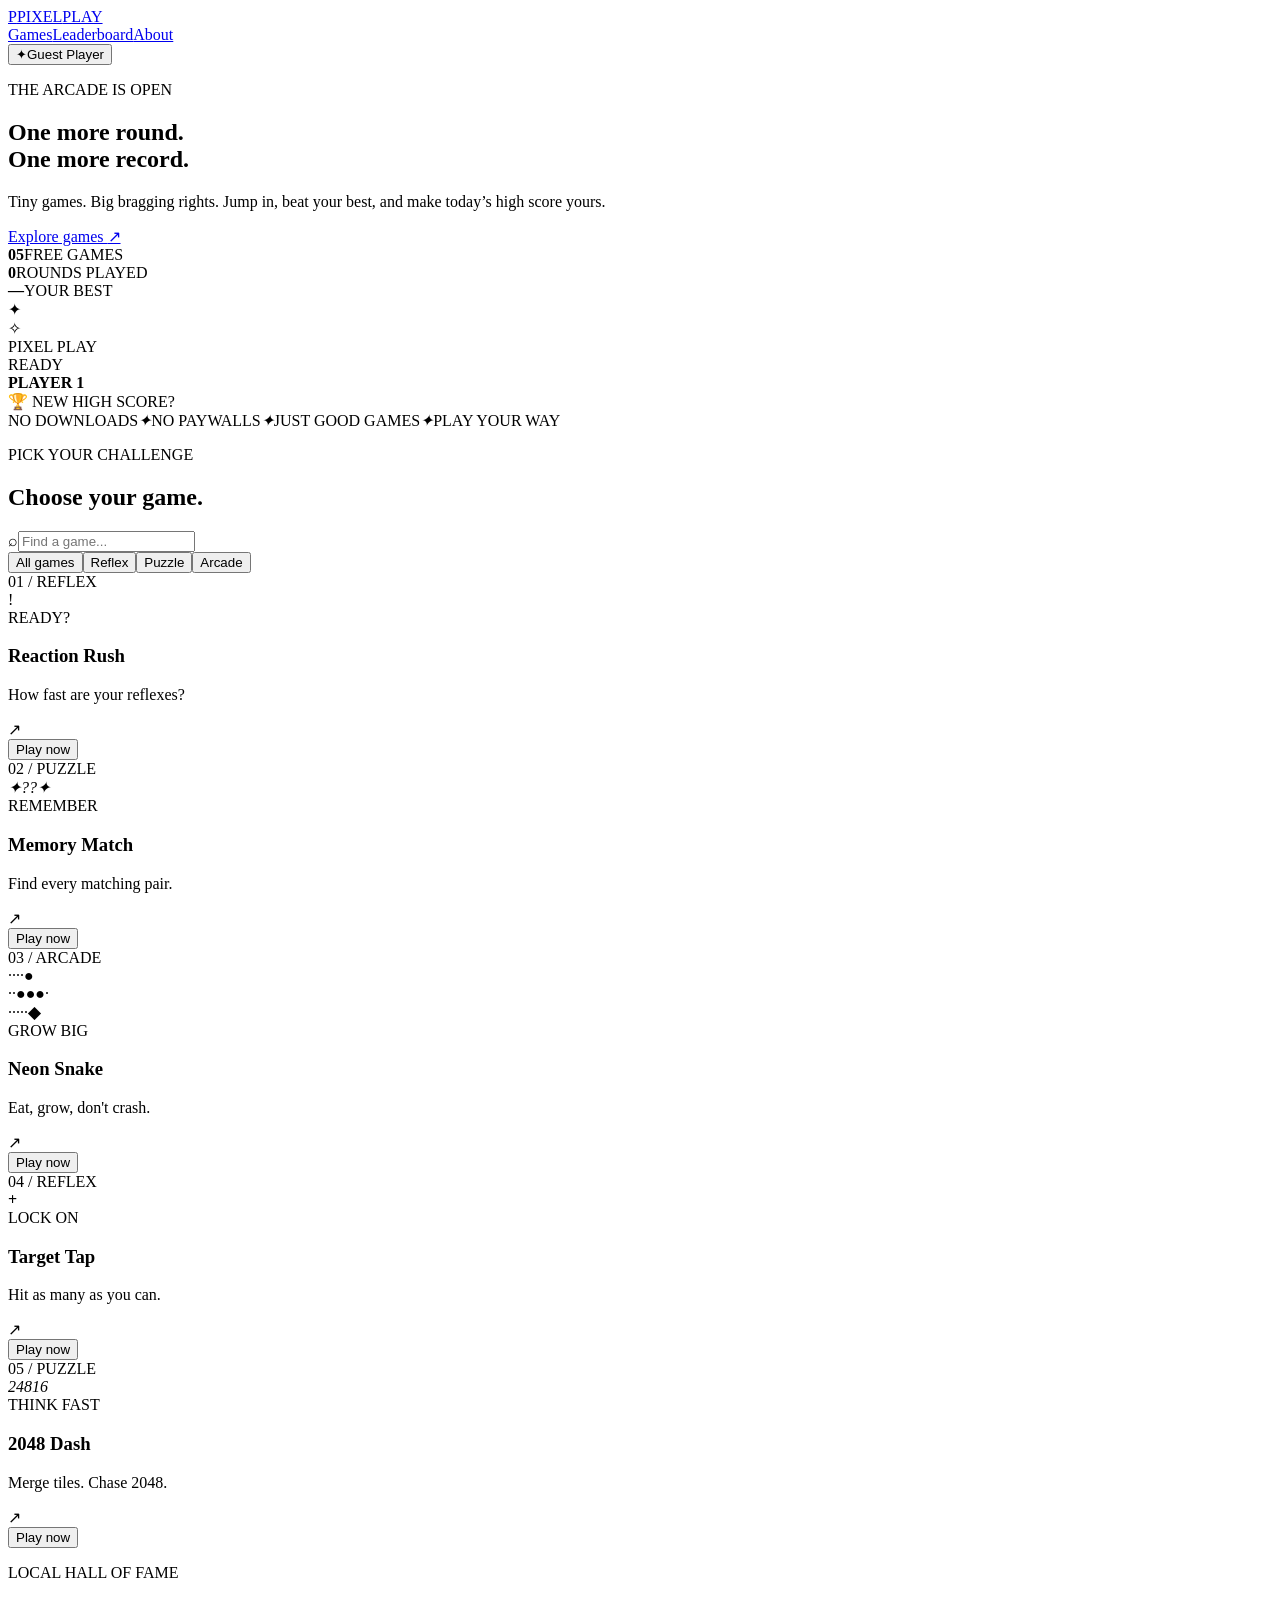
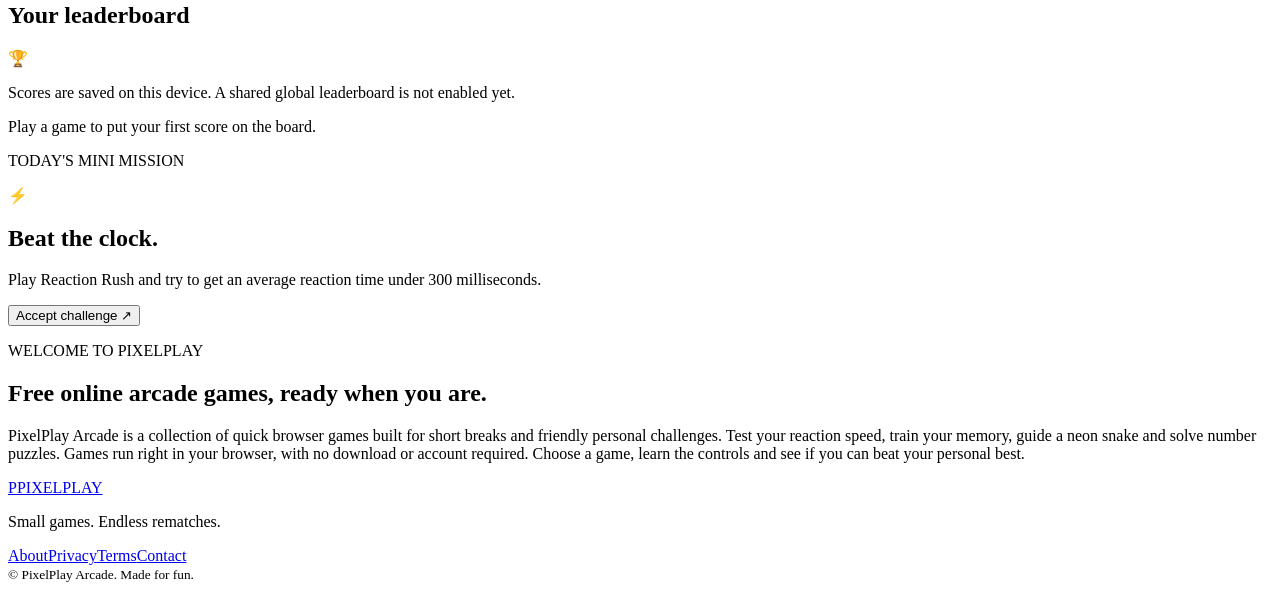
==== index.html @ 46a56356 "Build PixelPlay Arcade homepage and game shell" ====
<!doctype html>
<html lang="en">
<head>
  <meta charset="utf-8">
  <meta name="viewport" content="width=device-width,initial-scale=1">
  <meta name="theme-color" content="#090b16">
  <meta name="description" content="Play quick, free browser arcade games. Challenge your reflexes, memory and high scores on PixelPlay Arcade.">
  <meta property="og:title" content="PixelPlay Arcade — Play Something Fun">
  <meta property="og:description" content="Free mini-games. No downloads. Just play.">
  <title>PixelPlay Arcade — Free Online Mini Games</title>
  <link rel="canonical" href="https://pixelplay-arcade.netlify.app/">
  <link rel="stylesheet" href="styles.css">
  <script src="app.js" defer></script>
</head>
<body>
  <header class="topbar">
    <a class="brand" href="#" aria-label="PixelPlay Arcade home"><span class="brand-mark">P</span><span>PIXEL<span class="accent">PLAY</span></span></a>
    <nav><a href="#games">Games</a><a href="#leaderboard">Leaderboard</a><a href="about.html">About</a></nav>
    <button class="profile-pill" id="profileButton" type="button"><span class="avatar">✦</span><span id="playerName">Guest Player</span></button>
  </header>
  <main>
    <section class="hero">
      <div class="hero-copy">
        <p class="eyebrow"><span class="live-dot"></span> THE ARCADE IS OPEN</p>
        <h1>One more round.<br><span class="gradient-text">One more record.</span></h1>
        <p class="hero-sub">Tiny games. Big bragging rights. Jump in, beat your best, and make today’s high score yours.</p>
        <a class="primary-btn" href="#games">Explore games <span>↗</span></a>
        <div class="hero-stats"><div><strong id="gameCount">05</strong><span>FREE GAMES</span></div><div><strong id="playedCount">0</strong><span>ROUNDS PLAYED</span></div><div><strong id="bestScore">—</strong><span>YOUR BEST</span></div></div>
      </div>
      <div class="hero-art" aria-label="Decorative arcade illustration">
        <div class="orbit orbit-one"></div><div class="orbit orbit-two"></div>
        <div class="pixel-star star-a">✦</div><div class="pixel-star star-b">✧</div>
        <div class="arcade-machine"><div class="machine-top"><span>PIXEL PLAY</span><i></i></div><div class="machine-screen"><div class="screen-glow">READY<br><b>PLAYER 1</b></div><div class="screen-scan"></div></div><div class="machine-controls"><span></span><span></span><span></span><b></b><b></b></div><div class="machine-base"></div></div>
        <div class="floating-score">🏆 <span>NEW HIGH SCORE?</span></div>
      </div>
    </section>
    <section class="ticker" aria-label="Arcade motto"><span>NO DOWNLOADS</span><i>✦</i><span>NO PAYWALLS</span><i>✦</i><span>JUST GOOD GAMES</span><i>✦</i><span>PLAY YOUR WAY</span></section>
    <section class="section" id="games">
      <div class="section-heading"><div><p class="eyebrow">PICK YOUR CHALLENGE</p><h2>Choose your game<span class="accent">.</span></h2></div><label class="search-box"><span>⌕</span><input id="gameSearch" type="search" placeholder="Find a game..." aria-label="Search games"></label></div>
      <div class="filter-row"><button class="filter active" data-filter="all">All games</button><button class="filter" data-filter="reflex">Reflex</button><button class="filter" data-filter="puzzle">Puzzle</button><button class="filter" data-filter="arcade">Arcade</button></div>
      <div class="game-grid" id="gameGrid">
        <article class="game-card" data-game="reaction" data-category="reflex"><div class="game-art art-reaction"><span class="art-label">01 / REFLEX</span><div class="reaction-orb">!</div><span class="art-caption">READY?</span></div><div class="game-info"><div><h3>Reaction Rush</h3><p>How fast are your reflexes?</p></div><span class="game-arrow">↗</span></div><button class="play-card" data-launch="reaction">Play now</button></article>
        <article class="game-card" data-game="memory" data-category="puzzle"><div class="game-art art-memory"><span class="art-label">02 / PUZZLE</span><div class="memory-tiles"><i>✦</i><i>?</i><i>?</i><i>✦</i></div><span class="art-caption">REMEMBER</span></div><div class="game-info"><div><h3>Memory Match</h3><p>Find every matching pair.</p></div><span class="game-arrow">↗</span></div><button class="play-card" data-launch="memory">Play now</button></article>
        <article class="game-card" data-game="snake" data-category="arcade"><div class="game-art art-snake"><span class="art-label">03 / ARCADE</span><div class="snake-board">····<b>●</b><br>··<b>●●●</b>·<br>·····<b>◆</b></div><span class="art-caption">GROW BIG</span></div><div class="game-info"><div><h3>Neon Snake</h3><p>Eat, grow, don't crash.</p></div><span class="game-arrow">↗</span></div><button class="play-card" data-launch="snake">Play now</button></article>
        <article class="game-card" data-game="target" data-category="reflex"><div class="game-art art-target"><span class="art-label">04 / REFLEX</span><div class="target-rings"><i></i><b>+</b></div><span class="art-caption">LOCK ON</span></div><div class="game-info"><div><h3>Target Tap</h3><p>Hit as many as you can.</p></div><span class="game-arrow">↗</span></div><button class="play-card" data-launch="target">Play now</button></article>
        <article class="game-card" data-game="number" data-category="puzzle"><div class="game-art art-number"><span class="art-label">05 / PUZZLE</span><div class="number-grid"><i>2</i><i>4</i><i>8</i><i>16</i></div><span class="art-caption">THINK FAST</span></div><div class="game-info"><div><h3>2048 Dash</h3><p>Merge tiles. Chase 2048.</p></div><span class="game-arrow">↗</span></div><button class="play-card" data-launch="number">Play now</button></article>
      </div>
      <p class="empty-state" id="emptyState" hidden>No games match that search. Try another name.</p>
    </section>
    <section class="lower-grid">
      <div class="leader-panel" id="leaderboard"><div class="panel-heading"><div><p class="eyebrow">LOCAL HALL OF FAME</p><h2>Your leaderboard</h2></div><span class="trophy">🏆</span></div><p class="panel-note">Scores are saved on this device. A shared global leaderboard is not enabled yet.</p><div id="scoreList" class="score-list"><p class="muted">Play a game to put your first score on the board.</p></div></div>
      <div class="challenge-panel"><p class="eyebrow">TODAY'S MINI MISSION</p><div class="challenge-icon">⚡</div><h2>Beat the clock.</h2><p>Play Reaction Rush and try to get an average reaction time under 300 milliseconds.</p><button class="secondary-btn" data-launch="reaction">Accept challenge ↗</button></div>
    </section>
    <section class="seo-copy"><p class="eyebrow">WELCOME TO PIXELPLAY</p><h2>Free online arcade games, ready when you are.</h2><p>PixelPlay Arcade is a collection of quick browser games built for short breaks and friendly personal challenges. Test your reaction speed, train your memory, guide a neon snake and solve number puzzles. Games run right in your browser, with no download or account required. Choose a game, learn the controls and see if you can beat your personal best.</p></section>
  </main>
  <footer><a class="brand" href="#"><span class="brand-mark">P</span><span>PIXEL<span class="accent">PLAY</span></span></a><p>Small games. Endless rematches.</p><div class="footer-links"><a href="about.html">About</a><a href="privacy.html">Privacy</a><a href="terms.html">Terms</a><a href="mailto:hello@pixelplayarcade.example">Contact</a></div><small>© <span id="year"></span> PixelPlay Arcade. Made for fun.</small></footer>
  <div class="modal-backdrop" id="gameModal" hidden><section class="game-modal" role="dialog" aria-modal="true" aria-labelledby="modalTitle"><div class="modal-top"><div><p class="eyebrow" id="modalEyebrow">ARCADE GAME</p><h2 id="modalTitle">Game title</h2></div><button class="icon-btn" id="closeGame" aria-label="Close game">×</button></div><div id="gameStage" class="game-stage"></div><p class="game-help" id="gameHelp"></p></section></div>
  <div class="toast" id="toast" role="status" aria-live="polite"></div>
</body>
</html>
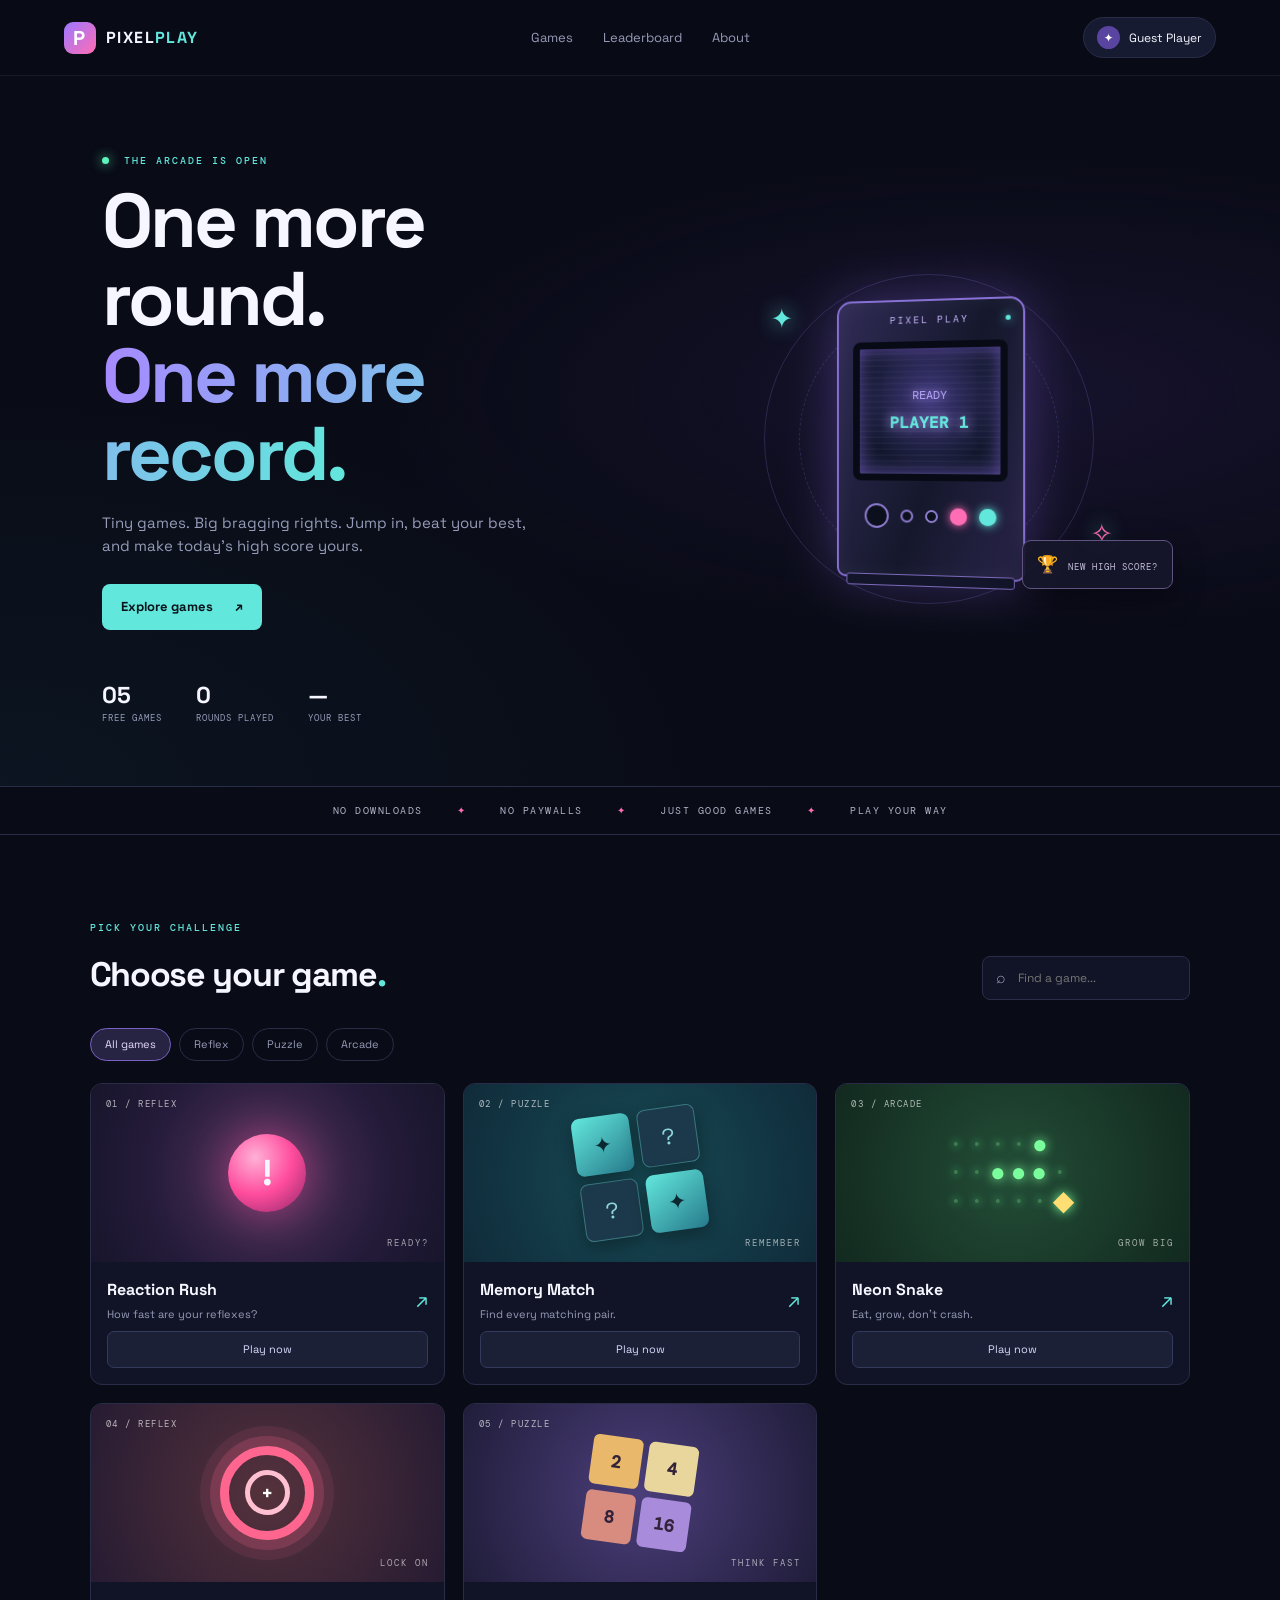
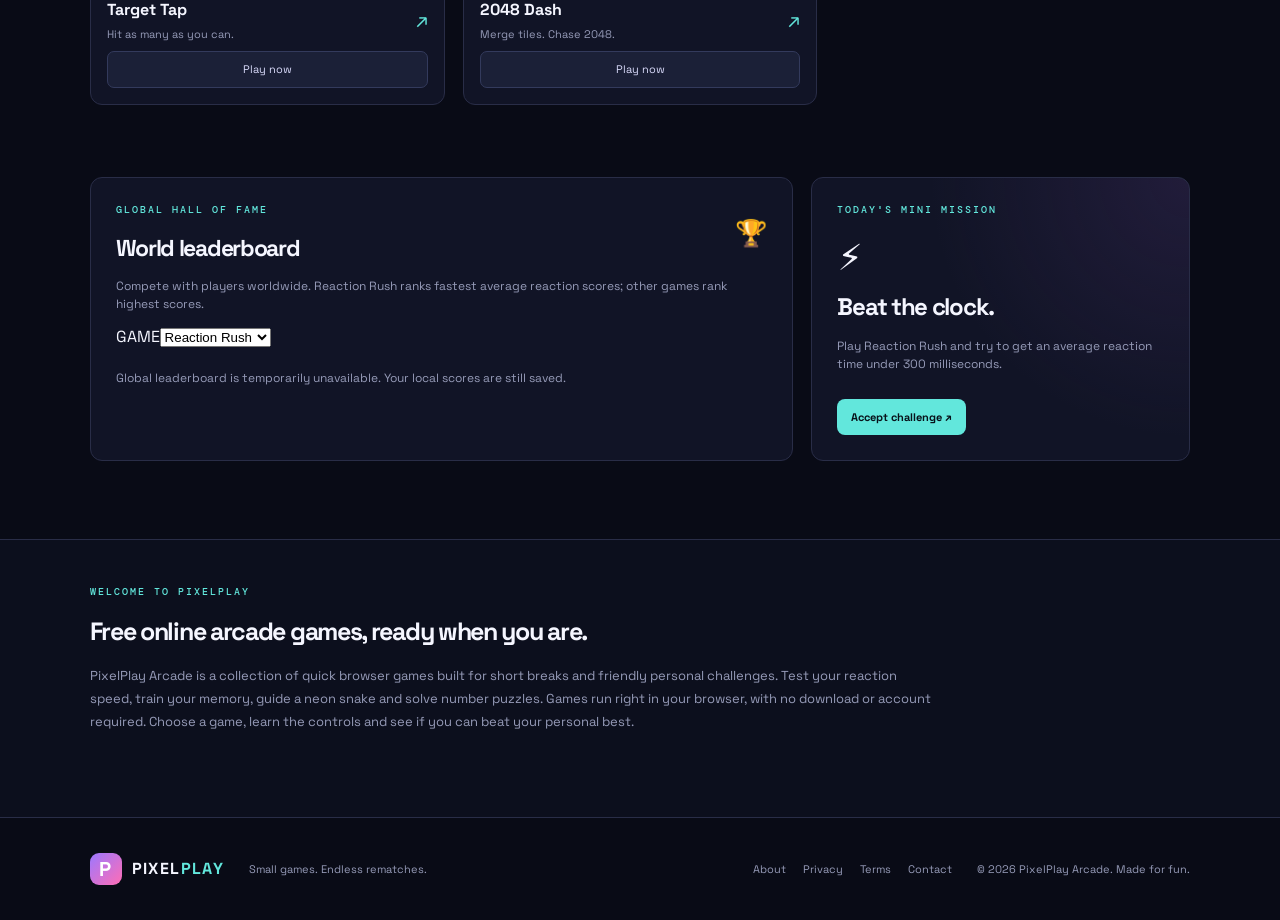
==== commit 822e04f9: "Add global leaderboard game selector" ====
--- a/index.html
+++ b/index.html
@@ -48,7 +48,7 @@
       <p class="empty-state" id="emptyState" hidden>No games match that search. Try another name.</p>
     </section>
     <section class="lower-grid">
-      <div class="leader-panel" id="leaderboard"><div class="panel-heading"><div><p class="eyebrow">LOCAL HALL OF FAME</p><h2>Your leaderboard</h2></div><span class="trophy">🏆</span></div><p class="panel-note">Scores are saved on this device. A shared global leaderboard is not enabled yet.</p><div id="scoreList" class="score-list"><p class="muted">Play a game to put your first score on the board.</p></div></div>
+      <div class="leader-panel" id="leaderboard"><div class="panel-heading"><div><p class="eyebrow">GLOBAL HALL OF FAME</p><h2>World leaderboard</h2></div><span class="trophy">🏆</span></div><p class="panel-note">Compete with players worldwide. Reaction Rush ranks fastest average reaction scores; other games rank highest scores.</p><label class="leaderboard-select-label" for="leaderboardGame">GAME</label><select id="leaderboardGame" class="leaderboard-select"><option value="reaction-rush">Reaction Rush</option><option value="memory-match">Memory Match</option><option value="neon-snake">Neon Snake</option><option value="target-tap">Target Tap</option><option value="2048-dash">2048 Dash</option></select><div id="globalScoreList" class="score-list"><p class="muted">Loading global scores…</p></div><div id="scoreList" hidden></div></div>
       <div class="challenge-panel"><p class="eyebrow">TODAY'S MINI MISSION</p><div class="challenge-icon">⚡</div><h2>Beat the clock.</h2><p>Play Reaction Rush and try to get an average reaction time under 300 milliseconds.</p><button class="secondary-btn" data-launch="reaction">Accept challenge ↗</button></div>
     </section>
     <section class="seo-copy"><p class="eyebrow">WELCOME TO PIXELPLAY</p><h2>Free online arcade games, ready when you are.</h2><p>PixelPlay Arcade is a collection of quick browser games built for short breaks and friendly personal challenges. Test your reaction speed, train your memory, guide a neon snake and solve number puzzles. Games run right in your browser, with no download or account required. Choose a game, learn the controls and see if you can beat your personal best.</p></section>
--- a/styles.css
+++ b/styles.css
@@ -0,0 +1,43 @@
+@import url('https://fonts.googleapis.com/css2?family=DM+Mono:wght@400;500&family=Space+Grotesk:wght@400;500;600;700&display=swap');
+:root{--bg:#090b16;--panel:#111426;--panel2:#171b31;--text:#f5f6ff;--muted:#969bb8;--line:#292d47;--purple:#9c78ff;--cyan:#62e7dc;--pink:#ff6db5;--font:'Space Grotesk',system-ui,sans-serif}*{box-sizing:border-box}html{scroll-behavior:smooth}body{margin:0;background:var(--bg);color:var(--text);font-family:var(--font);line-height:1.5}a{color:inherit;text-decoration:none}button,input{font:inherit}.topbar{height:76px;padding:0 max(5vw,24px);display:flex;align-items:center;justify-content:space-between;border-bottom:1px solid #ffffff10;position:sticky;top:0;background:#090b16eF;backdrop-filter:blur(16px);z-index:10}.brand{display:flex;align-items:center;gap:10px;font-weight:700;letter-spacing:1.4px;font-size:16px}.brand-mark{width:32px;height:32px;display:grid;place-items:center;background:linear-gradient(135deg,var(--purple),var(--pink));border-radius:9px;color:white;font-size:20px}.accent{color:var(--cyan)}nav{display:flex;gap:30px;color:var(--muted);font-size:13px}nav a:hover,.footer-links a:hover{color:var(--cyan)}.profile-pill{display:flex;align-items:center;gap:9px;background:var(--panel2);border:1px solid var(--line);color:var(--text);border-radius:30px;padding:8px 13px;font-size:12px;cursor:pointer}.avatar{display:grid;place-items:center;width:23px;height:23px;border-radius:50%;background:#5945a0;color:#fff}.hero{min-height:520px;padding:78px max(8vw,28px) 62px;display:grid;grid-template-columns:1.05fr .95fr;align-items:center;gap:30px;overflow:hidden;background:radial-gradient(ellipse at 80% 45%,#30205a55,transparent 45%),radial-gradient(ellipse at 0% 100%,#163d4a33,transparent 45%)}.eyebrow{font:500 10px 'DM Mono',monospace;letter-spacing:2px;color:var(--cyan);margin:0 0 15px}.live-dot{display:inline-block;width:7px;height:7px;border-radius:50%;background:#5df4bb;box-shadow:0 0 12px #5df4bb;margin-right:7px}.hero h1{font-size:clamp(43px,6vw,76px);line-height:1.02;letter-spacing:-3px;margin:0 0 20px}.gradient-text{background:linear-gradient(90deg,#a68aff,#62e7dc);background-clip:text;color:transparent}.hero-sub{color:var(--muted);max-width:440px;font-size:15px;margin:0 0 27px}.primary-btn,.secondary-btn{display:inline-flex;align-items:center;gap:22px;padding:13px 19px;border-radius:8px;background:var(--cyan);color:#08121a;font-size:13px;font-weight:700;border:0;cursor:pointer}.primary-btn:hover,.secondary-btn:hover{filter:brightness(1.1);transform:translateY(-1px)}.hero-stats{display:flex;gap:34px;margin-top:48px}.hero-stats div{display:flex;flex-direction:column}.hero-stats strong{font-size:23px}.hero-stats span{font:9px 'DM Mono',monospace;letter-spacing:1px;color:var(--muted)}.hero-art{height:360px;position:relative;display:grid;place-items:center}.orbit{position:absolute;border:1px solid #a18aff30;border-radius:50%;width:330px;height:330px}.orbit-two{width:260px;height:260px;border-style:dashed;animation:spin 30s linear infinite}@keyframes spin{to{transform:rotate(360deg)}}.arcade-machine{position:relative;width:190px;height:280px;background:linear-gradient(110deg,#302b56,#15182c 55%,#29244a);border:2px solid #8871d5;border-radius:15px 15px 9px 9px;box-shadow:0 0 55px #9874ff55, inset 0 0 25px #ffffff0b;transform:perspective(600px) rotateY(-8deg)}.machine-top{height:36px;display:flex;align-items:center;justify-content:center;font:10px 'DM Mono';letter-spacing:2px;color:#c6b7ff}.machine-top i{position:absolute;right:12px;width:5px;height:5px;background:#62e7dc;border-radius:50%;box-shadow:0 0 10px #62e7dc}.machine-screen{margin:4px 15px 0;height:140px;border:7px solid #080b16;border-radius:8px;background:radial-gradient(circle at 50% 40%,#3e377a,#12172c 70%);display:grid;place-items:center;position:relative;overflow:hidden;box-shadow:0 0 20px #5d4ba0 inset}.screen-glow{text-align:center;font:12px 'DM Mono';line-height:2;color:#b9a8ff;text-shadow:0 0 12px #b9a8ff}.screen-glow b{font-size:16px;color:var(--cyan)}.screen-scan{position:absolute;inset:0;background:repeating-linear-gradient(transparent 0 4px,#ffffff09 5px 6px)}.machine-controls{height:70px;display:flex;align-items:center;justify-content:center;gap:12px}.machine-controls span{width:13px;height:13px;background:#0c101d;border:2px solid #8e7cce;border-radius:50%}.machine-controls span:first-child{width:25px;height:25px}.machine-controls b{width:17px;height:17px;border-radius:50%;background:var(--pink);box-shadow:0 0 10px var(--pink)}.machine-controls b:last-child{background:var(--cyan);box-shadow:0 0 10px var(--cyan)}.machine-base{position:absolute;bottom:-10px;left:8px;right:8px;height:12px;background:#13162a;border:1px solid #7c69bb;border-radius:3px}.pixel-star{position:absolute;color:var(--cyan);font-size:27px;text-shadow:0 0 20px var(--cyan)}.star-a{top:40px;left:18%}.star-b{right:13%;bottom:65px;color:var(--pink)}.floating-score{position:absolute;bottom:30px;right:1%;padding:11px 14px;border:1px solid #5f547f;background:#17172beF;border-radius:9px;box-shadow:0 10px 30px #0006;font-size:17px}.floating-score span{font:9px 'DM Mono';letter-spacing:1px;color:#c3bddc;margin-left:6px}.ticker{height:49px;border-block:1px solid var(--line);display:flex;justify-content:center;align-items:center;gap:34px;color:#b2b5cb;font:10px 'DM Mono';letter-spacing:1.5px}.ticker i{color:var(--pink);font-style:normal}.section{padding:86px max(7vw,24px) 72px}.section-heading,.panel-heading{display:flex;justify-content:space-between;align-items:end;gap:20px}.section h2,.lower-grid h2,.seo-copy h2{font-size:34px;letter-spacing:-1.3px;margin:0}.search-box{display:flex;align-items:center;gap:10px;border:1px solid var(--line);background:var(--panel);padding:9px 13px;border-radius:8px;color:var(--muted)}.search-box input{border:0;outline:0;background:transparent;color:var(--text);width:160px;font-size:12px}.filter-row{display:flex;gap:8px;margin:28px 0 22px}.filter{background:transparent;border:1px solid var(--line);color:var(--muted);padding:7px 14px;border-radius:30px;font-size:11px;cursor:pointer}.filter.active,.filter:hover{background:#272342;border-color:#7961c5;color:#e5dcff}.game-grid{display:grid;grid-template-columns:repeat(3,1fr);gap:18px}.game-card{background:var(--panel);border:1px solid var(--line);border-radius:12px;overflow:hidden;transition:.2s;position:relative}.game-card:hover{transform:translateY(-4px);border-color:#6655a1;box-shadow:0 15px 35px #0003}.game-art{height:178px;position:relative;display:grid;place-items:center;overflow:hidden}.art-label{position:absolute;top:14px;left:15px;font:9px 'DM Mono';letter-spacing:1.5px;color:#ffffffaa}.art-caption{position:absolute;bottom:13px;right:15px;font:9px 'DM Mono';letter-spacing:2px;color:#ffffff99}.art-reaction{background:radial-gradient(circle at 50% 50%,#56375f,#251b3a 60%,#17152b)}.reaction-orb{width:78px;height:78px;display:grid;place-items:center;border-radius:50%;background:radial-gradient(circle at 35% 30%,#ffb1d7,#ff4c9d 50%,#8c2868);box-shadow:0 0 45px #ff4c9d88;font-size:36px;font-weight:700}.art-memory{background:radial-gradient(circle at 50% 50%,#174b55,#102b3a)}.memory-tiles{display:grid;grid-template-columns:repeat(2,58px);gap:8px;transform:rotate(-8deg)}.memory-tiles i{height:58px;border-radius:8px;background:linear-gradient(145deg,#62e7dc,#277b8c);display:grid;place-items:center;color:#0b2730;font-size:22px;font-style:normal;box-shadow:0 6px 18px #0005}.memory-tiles i:nth-child(2),.memory-tiles i:nth-child(3){background:#1b394a;color:#8fd5dc;border:1px solid #3a7780}.art-snake{background:radial-gradient(circle at 50%,#234d36,#12291f)}.snake-board{font:26px 'DM Mono';line-height:1.1;letter-spacing:5px;color:#417b52;text-shadow:0 0 9px #5cfb9a}.snake-board b{color:#7aff9c;text-shadow:0 0 12px #7aff9c}.snake-board b:last-child{color:#ffdf73}.art-target{background:radial-gradient(circle at 50%,#55323c,#261b32)}.target-rings{width:94px;height:94px;border-radius:50%;border:9px solid #ff668f;display:grid;place-items:center;box-shadow:0 0 0 10px #ff668f33,0 0 0 20px #ff668f17}.target-rings i{position:absolute;width:45px;height:45px;border:5px solid #ffc0d1;border-radius:50%}.target-rings b{z-index:1;color:#fff;font-size:20px}.art-number{background:radial-gradient(circle at 50%,#4b3e7a,#201d3a)}.number-grid{display:grid;grid-template-columns:repeat(2,50px);gap:6px;transform:rotate(8deg)}.number-grid i{height:50px;display:grid;place-items:center;background:#e9b86a;color:#33233a;border-radius:6px;font:bold 17px 'DM Mono';font-style:normal}.number-grid i:nth-child(2){background:#e9d69c}.number-grid i:nth-child(3){background:#d88c80}.number-grid i:nth-child(4){background:#a98bdb}.game-info{display:flex;justify-content:space-between;align-items:center;padding:16px 16px 9px}.game-info h3{margin:0;font-size:16px}.game-info p{margin:4px 0 0;color:var(--muted);font-size:11px}.game-arrow{color:var(--cyan);font-size:20px}.play-card{margin:0 16px 16px;width:calc(100% - 32px);padding:9px;background:#1b2037;border:1px solid #333a5c;border-radius:7px;color:#d9dafa;font-size:11px;cursor:pointer}.play-card:hover{background:#292747;border-color:#7561bd}.empty-state{color:var(--muted);padding:30px}.lower-grid{padding:0 max(7vw,24px) 78px;display:grid;grid-template-columns:1.3fr .7fr;gap:18px}.leader-panel,.challenge-panel{background:var(--panel);border:1px solid var(--line);border-radius:12px;padding:25px}.panel-heading{align-items:center}.panel-heading h2{font-size:23px}.trophy{font-size:26px}.panel-note,.challenge-panel>p:not(.eyebrow){color:var(--muted);font-size:12px}.score-list{margin-top:20px}.score-row{display:flex;align-items:center;justify-content:space-between;padding:11px 0;border-bottom:1px solid var(--line);font-size:12px}.score-row:last-child{border:0}.score-row strong{color:var(--cyan);font:12px 'DM Mono'}.muted{color:var(--muted);font-size:12px}.challenge-panel{background:radial-gradient(circle at 100% 0%,#4d327044,transparent 55%),var(--panel)}.challenge-icon{font-size:36px;margin:15px 0 4px}.challenge-panel h2{font-size:24px}.secondary-btn{margin-top:14px;padding:10px 14px;font-size:11px}.seo-copy{padding:45px max(7vw,24px) 70px;border-top:1px solid var(--line);background:#0c0f1d}.seo-copy h2{font-size:25px}.seo-copy>p:last-child{max-width:850px;color:var(--muted);font-size:13px;line-height:1.8}footer{padding:32px max(7vw,24px);border-top:1px solid var(--line);display:flex;align-items:center;gap:25px;flex-wrap:wrap}footer>p,footer small{color:var(--muted);font-size:11px}.footer-links{display:flex;gap:17px;margin-left:auto;color:var(--muted);font-size:11px}.modal-backdrop{position:fixed;inset:0;background:#050610d9;backdrop-filter:blur(8px);z-index:30;display:grid;place-items:center;padding:18px}.modal-backdrop[hidden]{display:none}.game-modal{width:min(680px,100%);max-height:90vh;overflow:auto;background:#111426;border:1px solid #49436c;border-radius:15px;padding:23px;box-shadow:0 25px 100px #000a}.modal-top{display:flex;justify-content:space-between;align-items:center}.modal-top h2{font-size:26px;margin:0}.icon-btn{width:34px;height:34px;border-radius:50%;border:1px solid var(--line);background:#1d223a;color:white;font-size:23px;cursor:pointer}.game-stage{min-height:250px;margin:20px 0 12px;background:#0a0e1d;border:1px solid var(--line);border-radius:10px;display:grid;place-items:center;padding:20px;position:relative;overflow:hidden}.game-help{font-size:11px;color:var(--muted);margin:0}.game-action{border:0;border-radius:8px;background:var(--cyan);color:#08121a;padding:12px 18px;font-weight:700;cursor:pointer}.game-action:disabled{opacity:.45;cursor:not-allowed}.big-score{font:700 38px 'DM Mono';color:var(--cyan)}.reaction-pad{width:100%;min-height:205px;border-radius:8px;border:0;background:#55243e;color:white;font-size:22px;font-weight:700;cursor:pointer}.reaction-pad.wait{background:#8b263e}.reaction-pad.go{background:#147f70}.memory-board{display:grid;grid-template-columns:repeat(4,minmax(48px,72px));gap:8px}.memory-card{height:70px;border:1px solid #435074;background:#1a2540;border-radius:8px;color:#9a8bff;font-size:24px;cursor:pointer}.memory-card.open{background:#24515b;color:#fff}.memory-card.matched{background:#1c634f;color:#7affc1}.snake-wrap{display:grid;gap:12px;justify-items:center}.snake-canvas{width:min(100%,360px);background:#07150f;border:1px solid #27563a;image-rendering:pixelated}.game-controls{display:flex;gap:8px;flex-wrap:wrap;justify-content:center}.target-zone{width:100%;height:220px;position:relative;background:radial-gradient(circle,#182d37,#101728);border-radius:8px}.target-dot{position:absolute;width:38px;height:38px;border:4px solid #ffd2e0;background:#ff548c;border-radius:50%;box-shadow:0 0 20px #ff548c;cursor:crosshair}.number-board{display:grid;grid-template-columns:repeat(4,65px);gap:7px}.number-cell{width:65px;height:65px;border-radius:7px;background:#222b43;display:grid;place-items:center;font:700 20px 'DM Mono';color:#fff}.number-cell.v2{background:#d9c89e;color:#30273c}.number-cell.v4{background:#e9b86a;color:#30273c}.number-cell.v8{background:#df8e76}.number-cell.v16,.number-cell.v32{background:#a77bce}.number-cell.v64,.number-cell.v128{background:#6d9cce}.toast{position:fixed;bottom:20px;left:50%;transform:translate(-50%,20px);opacity:0;background:#202742;border:1px solid #59658b;padding:10px 16px;border-radius:8px;font-size:12px;z-index:50;transition:.2s;pointer-events:none}.toast.show{opacity:1;transform:translate(-50%,0)}.page-content{max-width:850px;margin:70px auto;padding:0 24px;min-height:60vh}.page-content h1{font-size:42px}.page-content p,.page-content li{color:var(--muted);line-height:1.8}.page-content a{color:var(--cyan)}@media(max-width:850px){.hero{grid-template-columns:1fr;padding-top:58px}.hero-art{height:300px}.game-grid{grid-template-columns:repeat(2,1fr)}.lower-grid{grid-template-columns:1fr}.ticker{gap:15px;font-size:8px}}@media(max-width:560px){.topbar{height:64px;padding:0 16px}nav{display:none}.profile-pill{font-size:0}.profile-pill .avatar{font-size:12px}.hero{padding:52px 22px 40px}.hero h1{letter-spacing:-2px}.hero-stats{gap:19px;margin-top:35px}.hero-stats strong{font-size:19px}.hero-stats span{font-size:8px}.hero-art{height:270px}.orbit{width:260px;height:260px}.section{padding:60px 18px}.section-heading{align-items:flex-start;flex-direction:column}.section h2{font-size:29px}.search-box,.search-box input{width:100%}.game-grid{grid-template-columns:1fr}.game-art{height:165px}.ticker{gap:10px;letter-spacing:.5px}.ticker span:nth-of-type(2),.ticker span:nth-of-type(4){display:none}.lower-grid{padding:0 18px 55px}.leader-panel,.challenge-panel{padding:19px}.seo-copy{padding:38px 20px}footer{padding:25px 20px;gap:15px}.footer-links{margin-left:0;width:100%;flex-wrap:wrap}.game-modal{padding:17px}.number-board{grid-template-columns:repeat(4, minmax(48px,60px));gap:5px}.number-cell{width:100%;height:58px}.memory-board{grid-template-columns:repeat(4,minmax(44px,62px))}.memory-card{height:62px}}
+/* Neon Snake control and touch improvements */
+.snake-wrap{width:100%;max-width:440px;gap:12px}
+.snake-canvas{display:block;width:min(100%,360px);height:auto;aspect-ratio:1/1;touch-action:none;border-radius:9px}
+.snake-status{width:min(100%,360px);min-height:20px;text-align:center;font:600 12px 'DM Mono',monospace;color:var(--cyan)}
+.snake-actions{display:flex;justify-content:center;gap:9px;flex-wrap:wrap}
+.snake-actions .game-action{min-width:94px;padding:10px 14px}
+.snake-actions .game-action:disabled{opacity:.4}
+.snake-hint{margin:0;text-align:center;color:var(--muted);font-size:11px}
+.snake-dpad{display:grid;grid-template-columns:repeat(3,64px);grid-template-rows:repeat(3,54px);gap:6px;justify-content:center;align-items:center;touch-action:none;user-select:none;-webkit-user-select:none}
+.snake-direction{width:64px;height:54px;border:1px solid #3d795b;border-radius:12px;background:linear-gradient(145deg,#1b3c2c,#10251c);color:#baffca;font-size:25px;font-weight:700;box-shadow:0 4px 0 #09180f,0 0 12px #39b87820;touch-action:none;cursor:pointer}
+.snake-direction:active{transform:translateY(2px);box-shadow:0 2px 0 #09180f;background:#28583d}
+.snake-dpad-center{width:64px;height:54px;border-radius:12px;background:#0d1c14;border:1px solid #1e3929}
+@media(max-width:560px){.game-stage:has(.snake-wrap){padding:12px 8px 16px}.snake-wrap{gap:10px}.snake-dpad{grid-template-columns:repeat(3,68px);grid-template-rows:repeat(3,56px);gap:7px}.snake-direction,.snake-dpad-center{width:68px;height:56px}.snake-actions .game-action{min-width:88px;padding:11px 12px}}
+
+
+/* Arcade gameplay polish */
+.game-stage{gap:15px}
+.run-progress{width:100%;text-align:center;color:var(--cyan);font:11px 'DM Mono',monospace;letter-spacing:1.5px}
+.reaction-pad{min-height:210px;max-width:520px;transition:background .16s,transform .16s;letter-spacing:1px}
+.reaction-pad:active{transform:scale(.99)}
+.reaction-pad.wait{background:linear-gradient(135deg,#7b263e,#421b38);box-shadow:inset 0 0 50px #ff5a8b22}
+.reaction-pad.go{background:linear-gradient(135deg,#16a17c,#075b54);box-shadow:0 0 35px #31e9b455,inset 0 0 35px #b9ffe522}
+.memory-info,.target-info,.number-info{width:100%;text-align:center;font:600 11px 'DM Mono',monospace;letter-spacing:.5px;color:var(--cyan)}
+.memory-board{width:min(100%,360px);grid-template-columns:repeat(4,minmax(0,1fr));gap:9px}
+.memory-card{height:auto;aspect-ratio:1/1;font-size:clamp(20px,5vw,30px);font-weight:700;transition:transform .15s,background .15s}
+.memory-card:not(.matched):hover{transform:translateY(-2px);border-color:var(--cyan)}
+.memory-card.matched{box-shadow:0 0 16px #39dca344;border-color:#49dca0}
+.memory-result{font-size:clamp(22px,5vw,34px);text-align:center}
+.target-zone{height:270px;max-width:520px;overflow:hidden;border:1px solid #34415c;box-shadow:inset 0 0 45px #0006}
+.target-dot{width:42px;height:42px;padding:0;display:grid;place-items:center;font-size:0;border:4px solid #ffd2e0;background:radial-gradient(circle at 35% 30%,#fff,#ff8bb2 28%,#ff3e83 70%);box-shadow:0 0 8px #ff548c,0 0 25px #ff548c88;transition:transform .1s}
+.target-dot:hover{transform:scale(1.1)}
+.target-finish{height:100%;display:grid;place-items:center;color:var(--cyan);font:700 28px 'DM Mono',monospace}
+.number-board{width:min(100%,300px);grid-template-columns:repeat(4,minmax(0,1fr));gap:7px;padding:8px;background:#151b2b;border:1px solid #343d5a;border-radius:12px;touch-action:pan-y;user-select:none}
+.number-cell{width:100%;height:auto;aspect-ratio:1/1;font-size:clamp(15px,4vw,23px);border:1px solid #ffffff0b;transition:background .12s}
+.number-cell.v2{background:#e6d8b5;color:#382c3b}.number-cell.v4{background:#f0bd71;color:#382c3b}.number-cell.v8{background:#ed9678}.number-cell.v16,.number-cell.v32{background:#b28ad9}.number-cell.v64,.number-cell.v128{background:#6e9fce}.number-cell.v256,.number-cell.v512{background:#58b9ae}.number-cell.v1024{background:#e4c75d;color:#282033}
+.number-controls .game-action{width:48px;height:42px;padding:5px;font-size:18px}
+.game-controls .game-action{min-width:42px}
+.game-action{transition:transform .12s,filter .12s,box-shadow .12s}
+.game-action:hover:not(:disabled){filter:brightness(1.1);transform:translateY(-2px);box-shadow:0 5px 16px #0004}
+.game-action:focus-visible,.reaction-pad:focus-visible,.memory-card:focus-visible,.target-dot:focus-visible{outline:3px solid #fff;outline-offset:3px}
+@media(max-width:560px){.target-zone{height:235px}.memory-board{gap:6px}.memory-card{border-radius:7px}.number-board{gap:5px;padding:6px}.number-controls .game-action{width:52px;height:46px}}
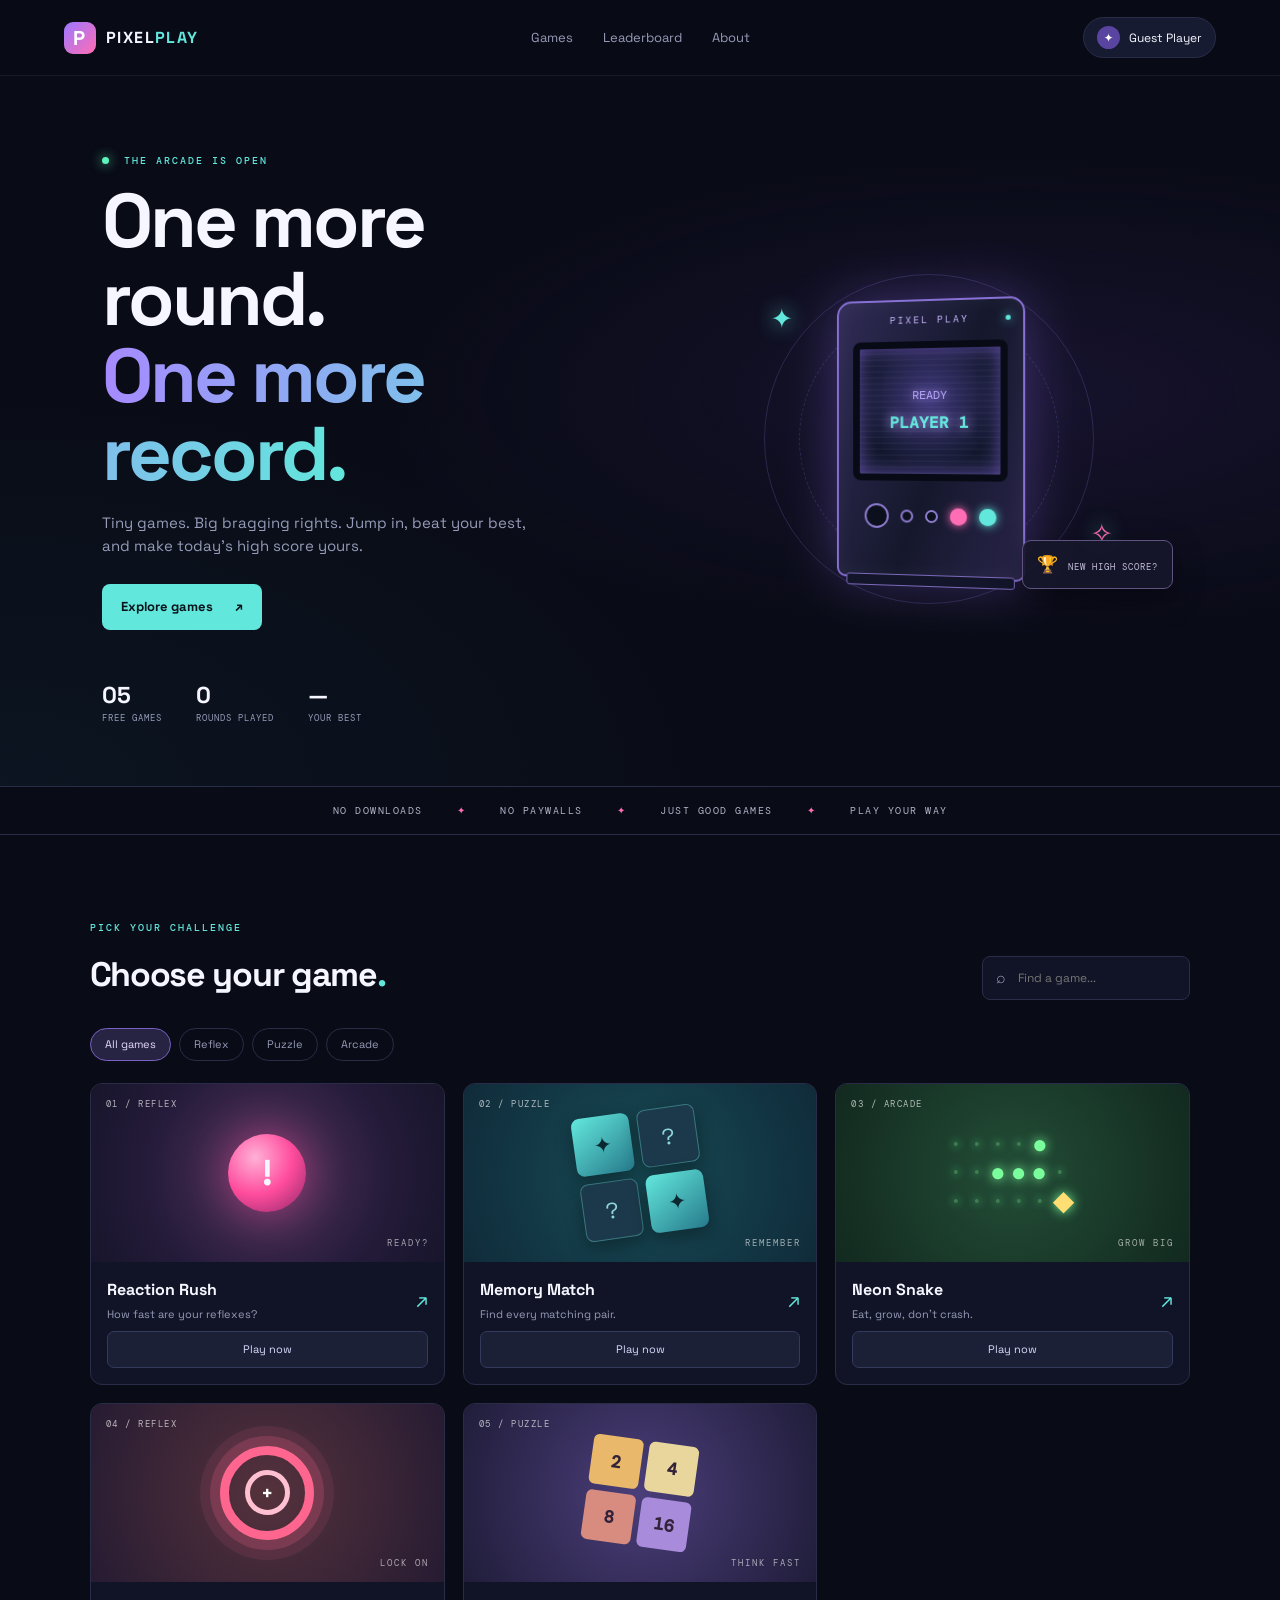
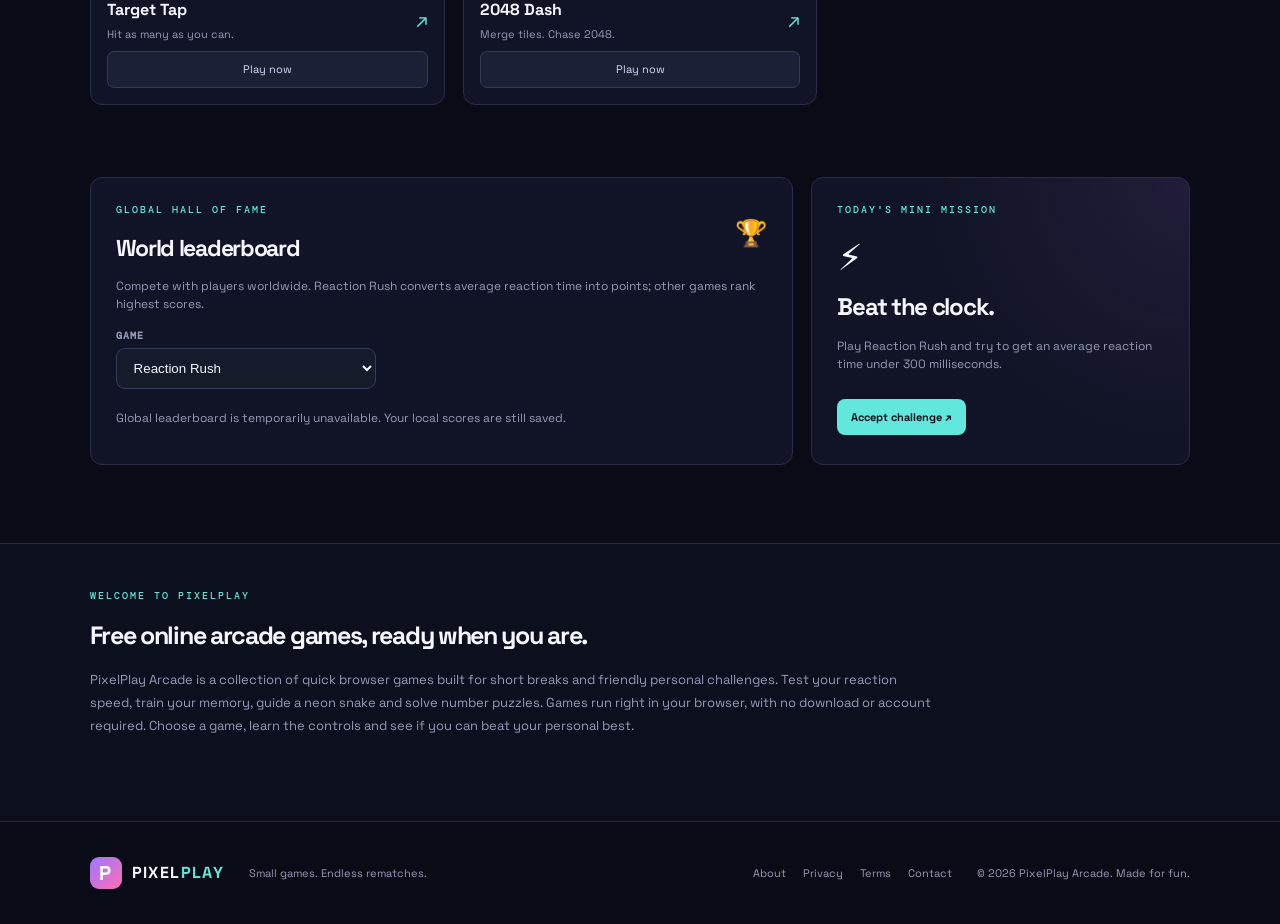
==== commit 43e8f932: "Clarify global leaderboard scoring" ====
--- a/index.html
+++ b/index.html
@@ -48,7 +48,7 @@
       <p class="empty-state" id="emptyState" hidden>No games match that search. Try another name.</p>
     </section>
     <section class="lower-grid">
-      <div class="leader-panel" id="leaderboard"><div class="panel-heading"><div><p class="eyebrow">GLOBAL HALL OF FAME</p><h2>World leaderboard</h2></div><span class="trophy">🏆</span></div><p class="panel-note">Compete with players worldwide. Reaction Rush ranks fastest average reaction scores; other games rank highest scores.</p><label class="leaderboard-select-label" for="leaderboardGame">GAME</label><select id="leaderboardGame" class="leaderboard-select"><option value="reaction-rush">Reaction Rush</option><option value="memory-match">Memory Match</option><option value="neon-snake">Neon Snake</option><option value="target-tap">Target Tap</option><option value="2048-dash">2048 Dash</option></select><div id="globalScoreList" class="score-list"><p class="muted">Loading global scores…</p></div><div id="scoreList" hidden></div></div>
+      <div class="leader-panel" id="leaderboard"><div class="panel-heading"><div><p class="eyebrow">GLOBAL HALL OF FAME</p><h2>World leaderboard</h2></div><span class="trophy">🏆</span></div><p class="panel-note">Compete with players worldwide. Reaction Rush converts average reaction time into points; other games rank highest scores.</p><label class="leaderboard-select-label" for="leaderboardGame">GAME</label><select id="leaderboardGame" class="leaderboard-select"><option value="reaction-rush">Reaction Rush</option><option value="memory-match">Memory Match</option><option value="neon-snake">Neon Snake</option><option value="target-tap">Target Tap</option><option value="2048-dash">2048 Dash</option></select><div id="globalScoreList" class="score-list"><p class="muted">Loading global scores…</p></div><div id="scoreList" hidden></div></div>
       <div class="challenge-panel"><p class="eyebrow">TODAY'S MINI MISSION</p><div class="challenge-icon">⚡</div><h2>Beat the clock.</h2><p>Play Reaction Rush and try to get an average reaction time under 300 milliseconds.</p><button class="secondary-btn" data-launch="reaction">Accept challenge ↗</button></div>
     </section>
     <section class="seo-copy"><p class="eyebrow">WELCOME TO PIXELPLAY</p><h2>Free online arcade games, ready when you are.</h2><p>PixelPlay Arcade is a collection of quick browser games built for short breaks and friendly personal challenges. Test your reaction speed, train your memory, guide a neon snake and solve number puzzles. Games run right in your browser, with no download or account required. Choose a game, learn the controls and see if you can beat your personal best.</p></section>
--- a/styles.css
+++ b/styles.css
@@ -41,3 +41,8 @@
 .game-action:hover:not(:disabled){filter:brightness(1.1);transform:translateY(-2px);box-shadow:0 5px 16px #0004}
 .game-action:focus-visible,.reaction-pad:focus-visible,.memory-card:focus-visible,.target-dot:focus-visible{outline:3px solid #fff;outline-offset:3px}
 @media(max-width:560px){.target-zone{height:235px}.memory-board{gap:6px}.memory-card{border-radius:7px}.number-board{gap:5px;padding:6px}.number-controls .game-action{width:52px;height:46px}}
+
+/* Global leaderboard controls */
+.leaderboard-select-label{display:block;margin:16px 0 6px;color:var(--muted);font:700 10px 'DM Mono',monospace;letter-spacing:.12em}
+.leaderboard-select{width:100%;max-width:260px;padding:11px 38px 11px 13px;border:1px solid #343d5a;border-radius:9px;background:#151b2b;color:var(--text);font:600 13px inherit;cursor:pointer}
+.leaderboard-select:focus-visible{outline:2px solid var(--cyan);outline-offset:3px}
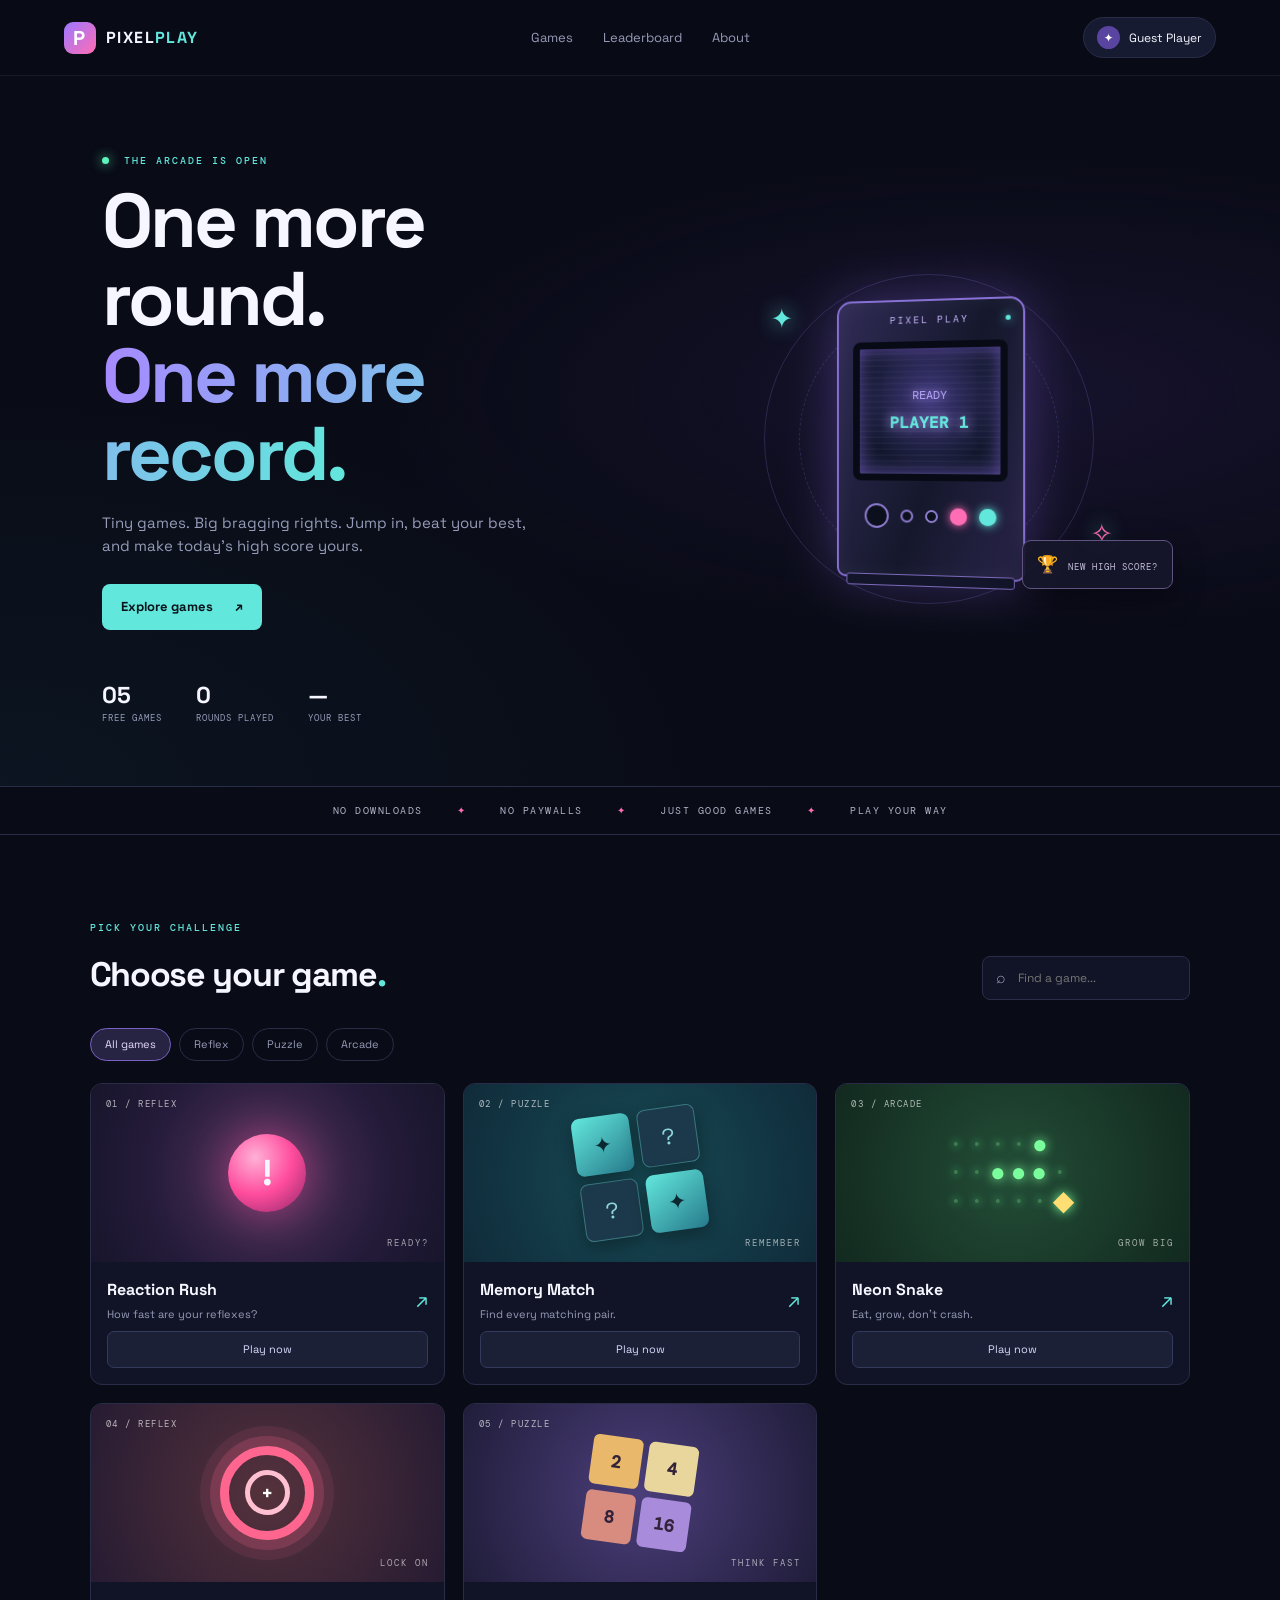
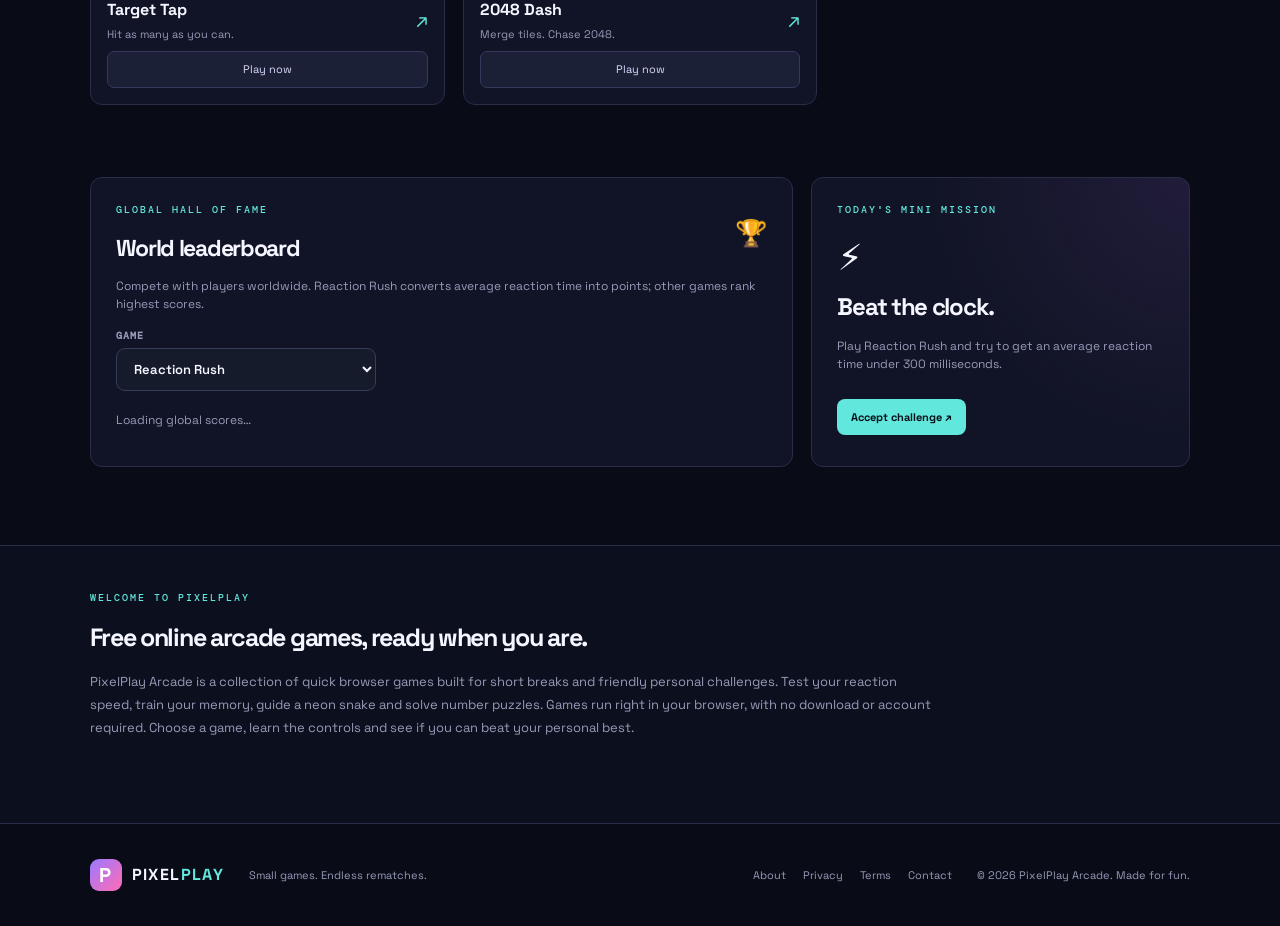
==== commit 7fe8161b: "Add player account sign-in and registration interface" ====
--- a/index.html
+++ b/index.html
@@ -16,7 +16,7 @@
   <header class="topbar">
     <a class="brand" href="#" aria-label="PixelPlay Arcade home"><span class="brand-mark">P</span><span>PIXEL<span class="accent">PLAY</span></span></a>
     <nav><a href="#games">Games</a><a href="#leaderboard">Leaderboard</a><a href="about.html">About</a></nav>
-    <button class="profile-pill" id="profileButton" type="button"><span class="avatar">✦</span><span id="playerName">Guest Player</span></button>
+    <button class="profile-pill" id="profileButton" type="button" aria-label="Player account"><span class="avatar">✦</span><span id="playerName">Guest Player</span></button>
   </header>
   <main>
     <section class="hero">
@@ -55,6 +55,22 @@
   </main>
   <footer><a class="brand" href="#"><span class="brand-mark">P</span><span>PIXEL<span class="accent">PLAY</span></span></a><p>Small games. Endless rematches.</p><div class="footer-links"><a href="about.html">About</a><a href="privacy.html">Privacy</a><a href="terms.html">Terms</a><a href="mailto:hello@pixelplayarcade.example">Contact</a></div><small>© <span id="year"></span> PixelPlay Arcade. Made for fun.</small></footer>
   <div class="modal-backdrop" id="gameModal" hidden><section class="game-modal" role="dialog" aria-modal="true" aria-labelledby="modalTitle"><div class="modal-top"><div><p class="eyebrow" id="modalEyebrow">ARCADE GAME</p><h2 id="modalTitle">Game title</h2></div><button class="icon-btn" id="closeGame" aria-label="Close game">×</button></div><div id="gameStage" class="game-stage"></div><p class="game-help" id="gameHelp"></p></section></div>
+  <div class="account-backdrop" id="accountModal" hidden>
+    <section class="account-modal" role="dialog" aria-modal="true" aria-labelledby="accountTitle">
+      <div class="modal-top"><div><p class="eyebrow">PLAYER IDENTITY</p><h2 id="accountTitle">Your arcade account</h2></div><button class="icon-btn" id="accountClose" type="button" aria-label="Close account">×</button></div>
+      <p id="accountStatus" class="account-status">Create an account to save your identity and submit global scores.</p>
+      <div class="auth-tabs"><button id="authSignupMode" class="auth-tab active" type="button">Create account</button><button id="authLoginMode" class="auth-tab" type="button">Sign in</button></div>
+      <form id="accountForm" class="account-form">
+        <label id="authUsernameWrap">PLAYER NAME<input id="accountUsername" type="text" minlength="3" maxlength="18" pattern="[A-Za-z0-9_]{3,18}" autocomplete="nickname" placeholder="PixelPilot" required></label>
+        <label>EMAIL<input id="accountEmail" type="email" autocomplete="email" placeholder="you@example.com" required></label>
+        <label>PASSWORD<input id="accountPassword" type="password" minlength="8" autocomplete="new-password" placeholder="At least 8 characters" required></label>
+        <button class="game-action account-submit" id="authSubmit" type="submit">Create account</button>
+      </form>
+      <p id="authMessage" class="account-message" role="status">Choose a public player name. Use your email to secure your account.</p>
+      <button class="account-signout" id="accountSignout" type="button" hidden>Sign out</button>
+      <p class="account-footnote">Your email stays private. Your player name appears on public leaderboards. Scores are submitted through server-side checks.</p>
+    </section>
+  </div>
   <div class="toast" id="toast" role="status" aria-live="polite"></div>
 </body>
 </html>
--- a/styles.css
+++ b/styles.css
@@ -44,5 +44,5 @@
 
 /* Global leaderboard controls */
 .leaderboard-select-label{display:block;margin:16px 0 6px;color:var(--muted);font:700 10px 'DM Mono',monospace;letter-spacing:.12em}
-.leaderboard-select{width:100%;max-width:260px;padding:11px 38px 11px 13px;border:1px solid #343d5a;border-radius:9px;background:#151b2b;color:var(--text);font:600 13px inherit;cursor:pointer}
+.leaderboard-select{width:100%;max-width:260px;padding:11px 38px 11px 13px;border:1px solid #343d5a;border-radius:9px;background:#151b2b;color:var(--text);font-family:inherit;font-size:13px;font-weight:600;cursor:pointer}
 .leaderboard-select:focus-visible{outline:2px solid var(--cyan);outline-offset:3px}
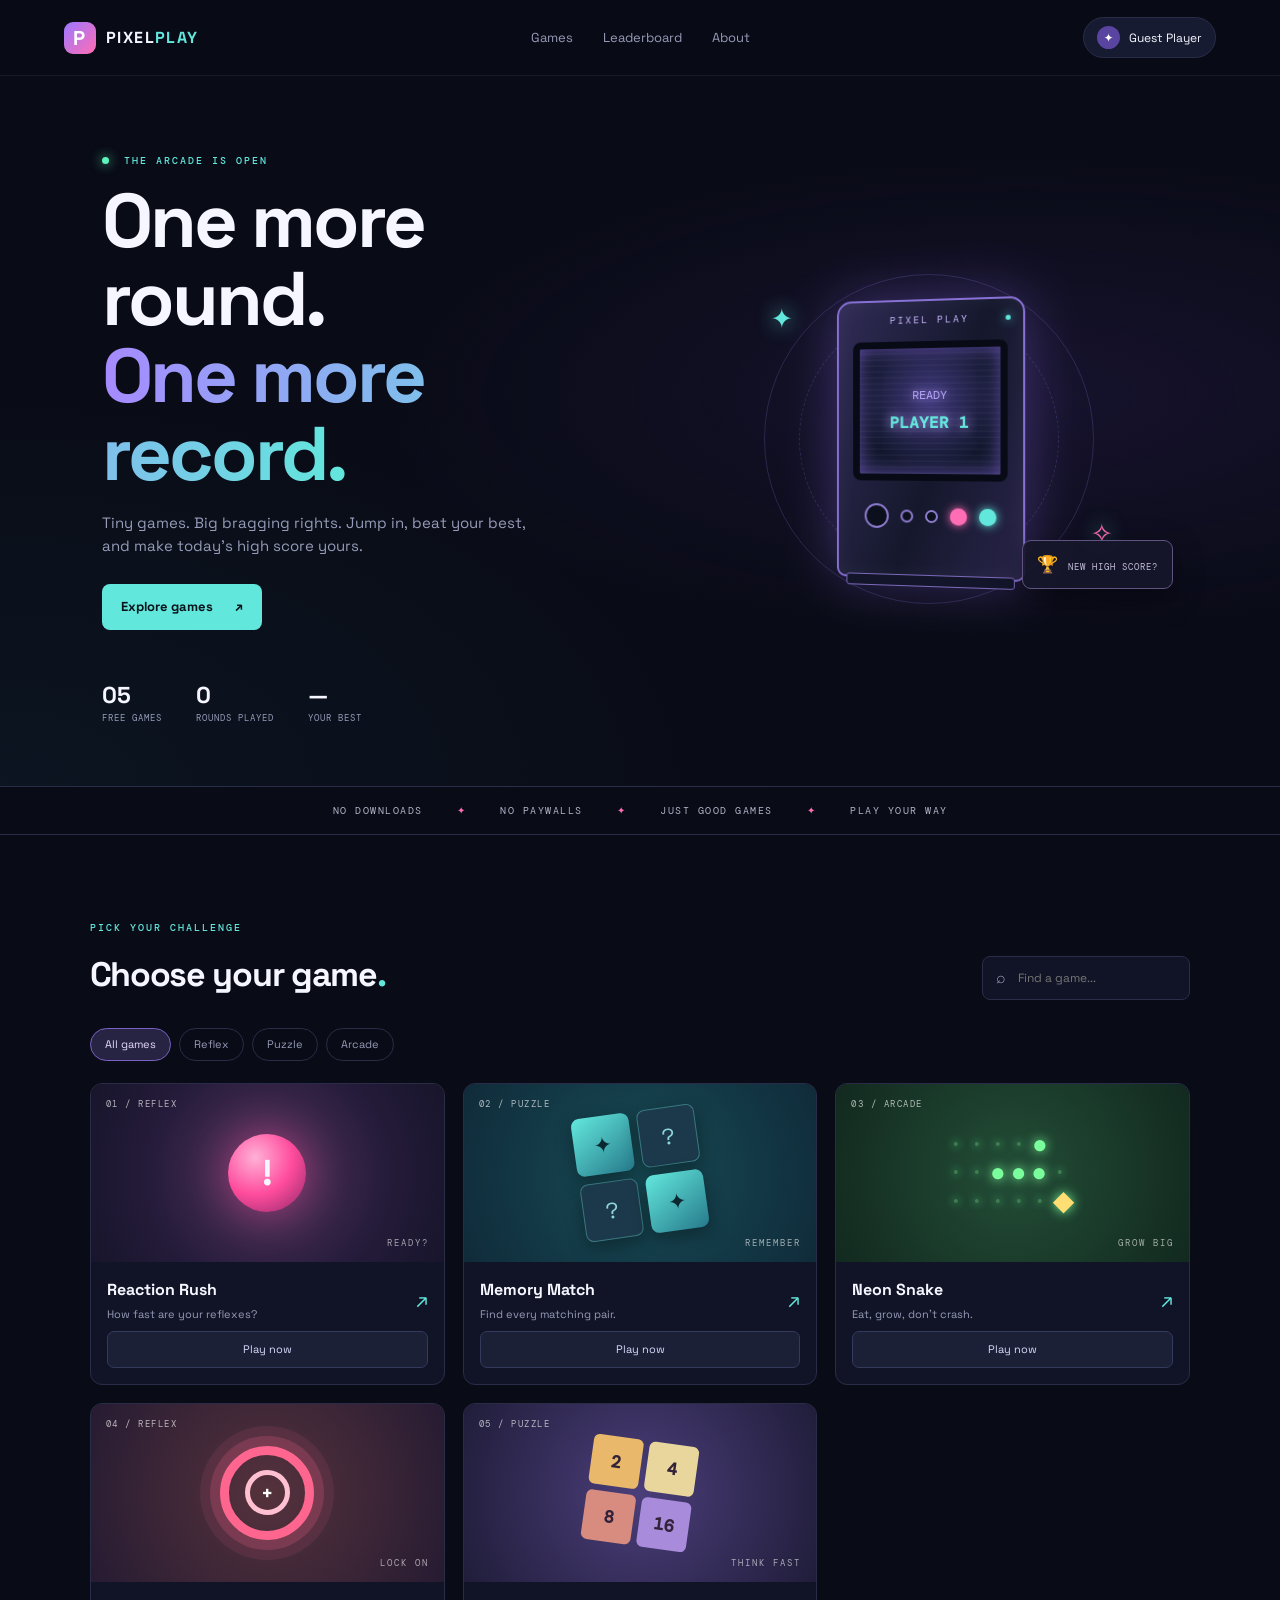
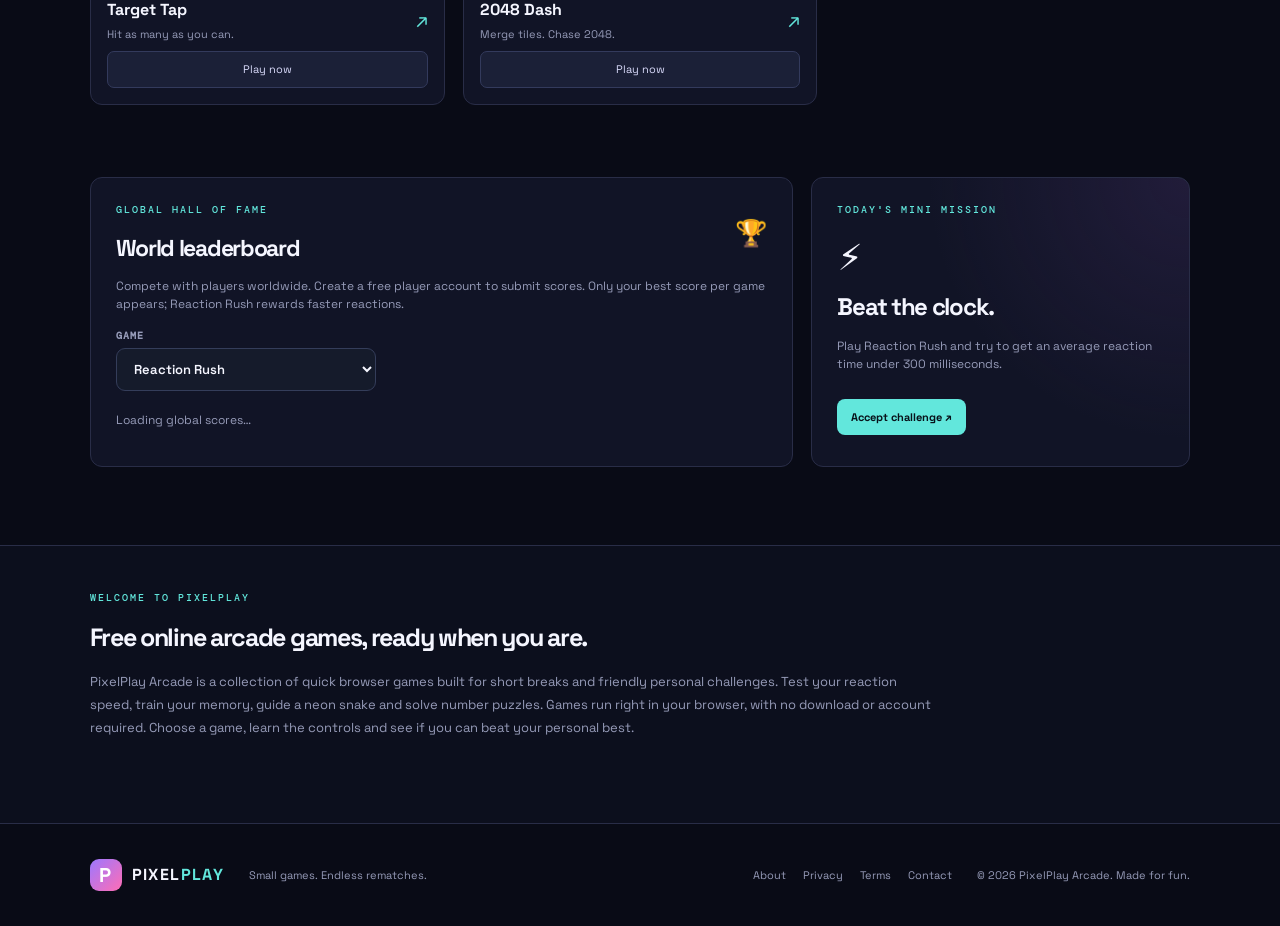
==== commit 91d893c9: "Explain account requirement on global leaderboard" ====
--- a/index.html
+++ b/index.html
@@ -48,7 +48,7 @@
       <p class="empty-state" id="emptyState" hidden>No games match that search. Try another name.</p>
     </section>
     <section class="lower-grid">
-      <div class="leader-panel" id="leaderboard"><div class="panel-heading"><div><p class="eyebrow">GLOBAL HALL OF FAME</p><h2>World leaderboard</h2></div><span class="trophy">🏆</span></div><p class="panel-note">Compete with players worldwide. Reaction Rush converts average reaction time into points; other games rank highest scores.</p><label class="leaderboard-select-label" for="leaderboardGame">GAME</label><select id="leaderboardGame" class="leaderboard-select"><option value="reaction-rush">Reaction Rush</option><option value="memory-match">Memory Match</option><option value="neon-snake">Neon Snake</option><option value="target-tap">Target Tap</option><option value="2048-dash">2048 Dash</option></select><div id="globalScoreList" class="score-list"><p class="muted">Loading global scores…</p></div><div id="scoreList" hidden></div></div>
+      <div class="leader-panel" id="leaderboard"><div class="panel-heading"><div><p class="eyebrow">GLOBAL HALL OF FAME</p><h2>World leaderboard</h2></div><span class="trophy">🏆</span></div><p class="panel-note">Compete with players worldwide. Create a free player account to submit scores. Only your best score per game appears; Reaction Rush rewards faster reactions.</p><label class="leaderboard-select-label" for="leaderboardGame">GAME</label><select id="leaderboardGame" class="leaderboard-select"><option value="reaction-rush">Reaction Rush</option><option value="memory-match">Memory Match</option><option value="neon-snake">Neon Snake</option><option value="target-tap">Target Tap</option><option value="2048-dash">2048 Dash</option></select><div id="globalScoreList" class="score-list"><p class="muted">Loading global scores…</p></div><div id="scoreList" hidden></div></div>
       <div class="challenge-panel"><p class="eyebrow">TODAY'S MINI MISSION</p><div class="challenge-icon">⚡</div><h2>Beat the clock.</h2><p>Play Reaction Rush and try to get an average reaction time under 300 milliseconds.</p><button class="secondary-btn" data-launch="reaction">Accept challenge ↗</button></div>
     </section>
     <section class="seo-copy"><p class="eyebrow">WELCOME TO PIXELPLAY</p><h2>Free online arcade games, ready when you are.</h2><p>PixelPlay Arcade is a collection of quick browser games built for short breaks and friendly personal challenges. Test your reaction speed, train your memory, guide a neon snake and solve number puzzles. Games run right in your browser, with no download or account required. Choose a game, learn the controls and see if you can beat your personal best.</p></section>
--- a/styles.css
+++ b/styles.css
@@ -46,3 +46,24 @@
 .leaderboard-select-label{display:block;margin:16px 0 6px;color:var(--muted);font:700 10px 'DM Mono',monospace;letter-spacing:.12em}
 .leaderboard-select{width:100%;max-width:260px;padding:11px 38px 11px 13px;border:1px solid #343d5a;border-radius:9px;background:#151b2b;color:var(--text);font-family:inherit;font-size:13px;font-weight:600;cursor:pointer}
 .leaderboard-select:focus-visible{outline:2px solid var(--cyan);outline-offset:3px}
+
+/* Player accounts */
+.account-backdrop{position:fixed;inset:0;z-index:60;display:grid;place-items:center;padding:18px;background:#050610e8;backdrop-filter:blur(9px)}
+.account-backdrop[hidden]{display:none}
+.account-modal{width:min(440px,100%);max-height:90vh;overflow:auto;padding:25px;background:#111426;border:1px solid #49436c;border-radius:16px;box-shadow:0 25px 100px #000b}
+.account-modal h2{font-size:25px;margin:0}
+.account-status,.account-message,.account-footnote{font-size:12px;line-height:1.6;color:var(--muted)}
+.auth-tabs{display:grid;grid-template-columns:1fr 1fr;gap:7px;margin:20px 0 16px;padding:4px;background:#090d1b;border:1px solid var(--line);border-radius:9px}
+.auth-tab{padding:10px;border:0;border-radius:7px;background:transparent;color:var(--muted);font-size:12px;font-weight:700;cursor:pointer}
+.auth-tab.active{background:#282443;color:#fff}
+.account-form{display:grid;gap:13px}
+.account-form [hidden]{display:none}.account-form label{display:grid;gap:7px;color:var(--muted);font:700 10px 'DM Mono',monospace;letter-spacing:1px}
+.account-form input{width:100%;box-sizing:border-box;padding:12px 13px;border:1px solid #343d5a;border-radius:8px;background:#0b1020;color:#fff;font-family:inherit;font-size:13px;letter-spacing:0}
+.account-form input:focus{outline:2px solid var(--cyan);outline-offset:1px}
+.account-submit{width:100%;margin-top:5px}
+.account-submit:disabled{opacity:.55;cursor:wait}
+.account-signout{margin-top:10px;padding:9px 13px;border:1px solid #75475d;border-radius:8px;background:#321b2c;color:#ffb2c7;font-weight:700;cursor:pointer}
+.account-footnote{margin:16px 0 0;font-size:10px}
+@media(max-width:560px){.account-modal{padding:19px}.account-modal h2{font-size:22px}}
+
+.account-modal [hidden]{display:none}
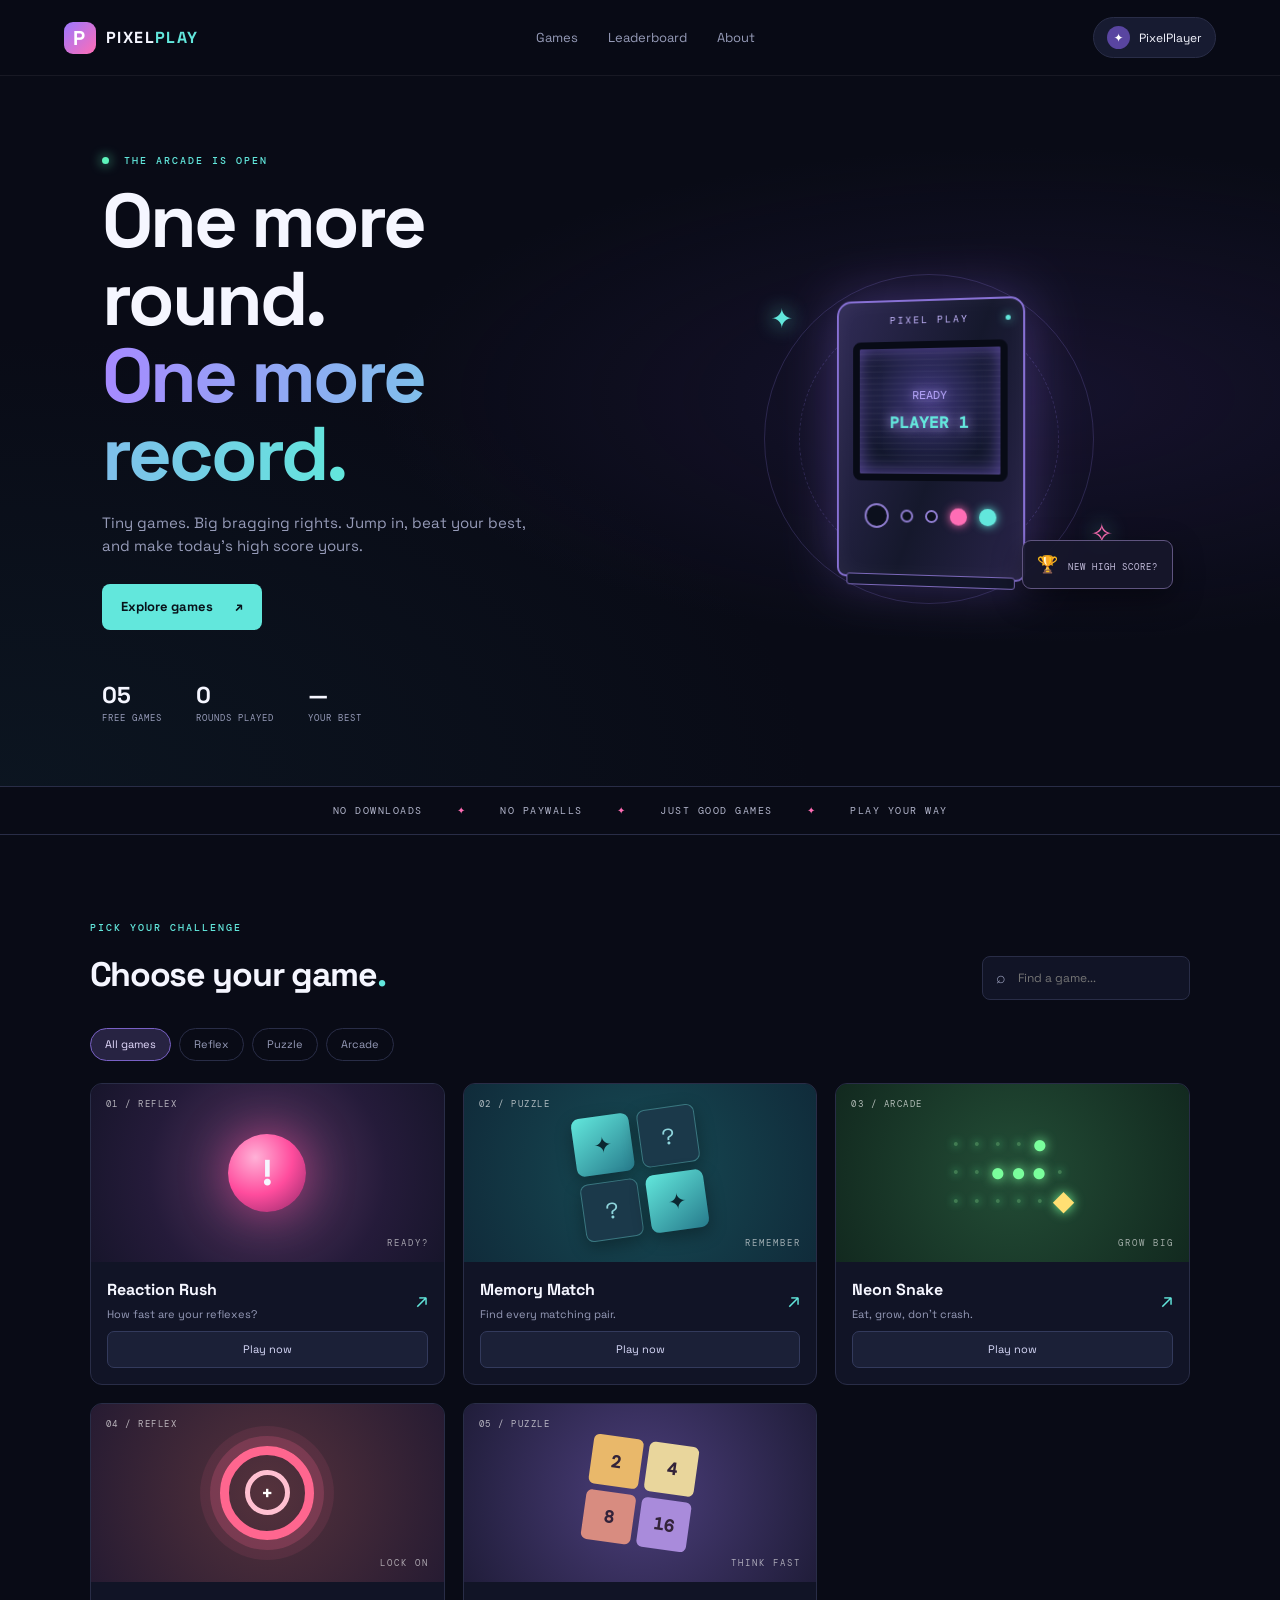
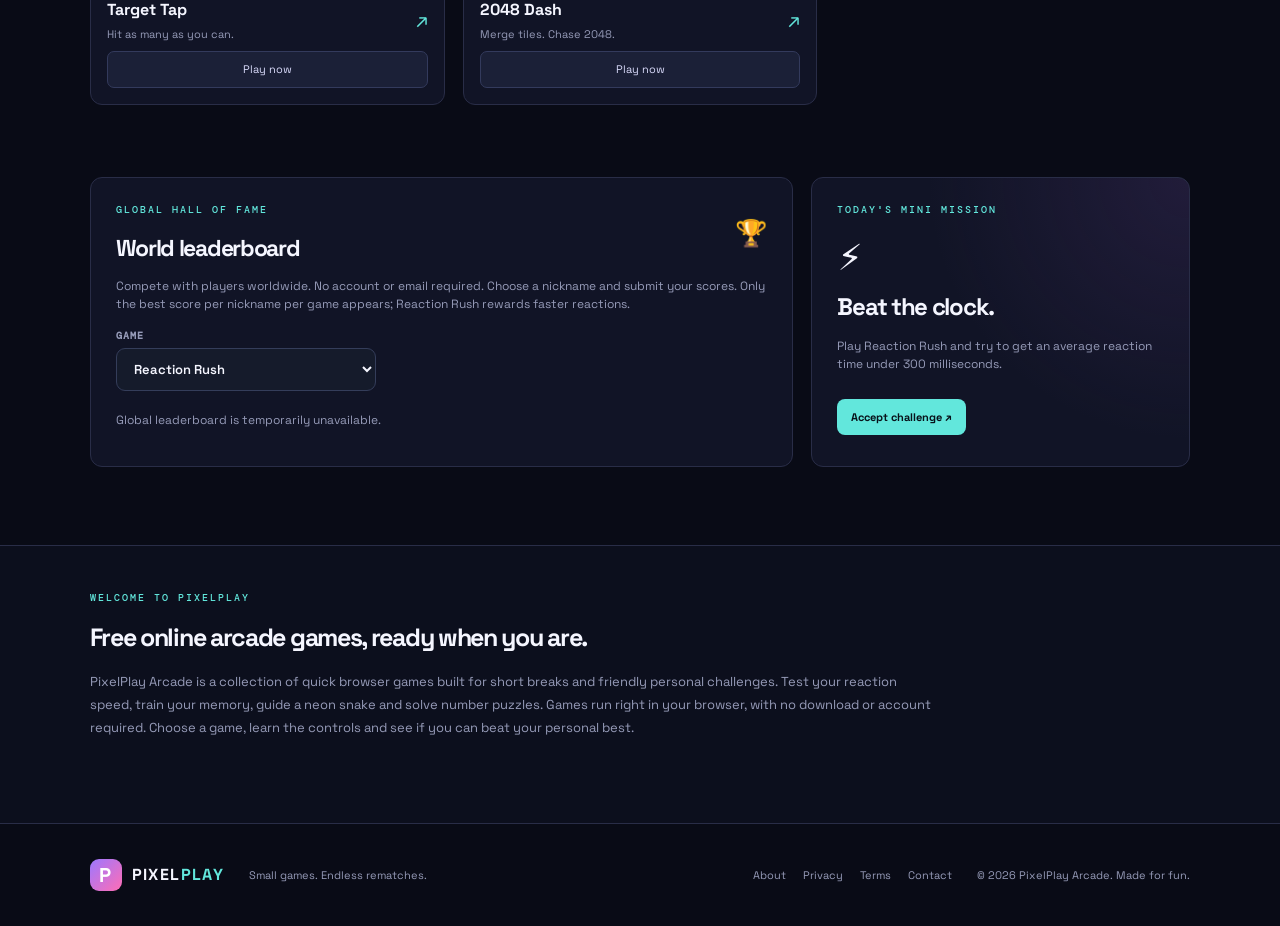
==== commit e3f3db4e: "Remove account registration UI and clarify guest leaderboard access" ====
--- a/index.html
+++ b/index.html
@@ -8,7 +8,7 @@
   <meta property="og:title" content="PixelPlay Arcade — Play Something Fun">
   <meta property="og:description" content="Free mini-games. No downloads. Just play.">
   <title>PixelPlay Arcade — Free Online Mini Games</title>
-  <link rel="canonical" href="https://pixelplay-arcade.netlify.app/">
+  <link rel="canonical" href="https://pixelplay-arcade22.netlify.app/">
   <link rel="stylesheet" href="styles.css">
   <script src="app.js" defer></script>
 </head>
@@ -16,7 +16,7 @@
   <header class="topbar">
     <a class="brand" href="#" aria-label="PixelPlay Arcade home"><span class="brand-mark">P</span><span>PIXEL<span class="accent">PLAY</span></span></a>
     <nav><a href="#games">Games</a><a href="#leaderboard">Leaderboard</a><a href="about.html">About</a></nav>
-    <button class="profile-pill" id="profileButton" type="button" aria-label="Player account"><span class="avatar">✦</span><span id="playerName">Guest Player</span></button>
+    <button class="profile-pill" id="profileButton" type="button" aria-label="Change your arcade nickname"><span class="avatar">✦</span><span id="playerName">Guest Player</span></button>
   </header>
   <main>
     <section class="hero">
@@ -48,29 +48,13 @@
       <p class="empty-state" id="emptyState" hidden>No games match that search. Try another name.</p>
     </section>
     <section class="lower-grid">
-      <div class="leader-panel" id="leaderboard"><div class="panel-heading"><div><p class="eyebrow">GLOBAL HALL OF FAME</p><h2>World leaderboard</h2></div><span class="trophy">🏆</span></div><p class="panel-note">Compete with players worldwide. Create a free player account to submit scores. Only your best score per game appears; Reaction Rush rewards faster reactions.</p><label class="leaderboard-select-label" for="leaderboardGame">GAME</label><select id="leaderboardGame" class="leaderboard-select"><option value="reaction-rush">Reaction Rush</option><option value="memory-match">Memory Match</option><option value="neon-snake">Neon Snake</option><option value="target-tap">Target Tap</option><option value="2048-dash">2048 Dash</option></select><div id="globalScoreList" class="score-list"><p class="muted">Loading global scores…</p></div><div id="scoreList" hidden></div></div>
+      <div class="leader-panel" id="leaderboard"><div class="panel-heading"><div><p class="eyebrow">GLOBAL HALL OF FAME</p><h2>World leaderboard</h2></div><span class="trophy">🏆</span></div><p class="panel-note">Compete with players worldwide. No account or email required. Choose a nickname and submit your scores. Only the best score per nickname per game appears; Reaction Rush rewards faster reactions.</p><label class="leaderboard-select-label" for="leaderboardGame">GAME</label><select id="leaderboardGame" class="leaderboard-select"><option value="reaction-rush">Reaction Rush</option><option value="memory-match">Memory Match</option><option value="neon-snake">Neon Snake</option><option value="target-tap">Target Tap</option><option value="2048-dash">2048 Dash</option></select><div id="globalScoreList" class="score-list"><p class="muted">Loading global scores…</p></div><div id="scoreList" hidden></div></div>
       <div class="challenge-panel"><p class="eyebrow">TODAY'S MINI MISSION</p><div class="challenge-icon">⚡</div><h2>Beat the clock.</h2><p>Play Reaction Rush and try to get an average reaction time under 300 milliseconds.</p><button class="secondary-btn" data-launch="reaction">Accept challenge ↗</button></div>
     </section>
     <section class="seo-copy"><p class="eyebrow">WELCOME TO PIXELPLAY</p><h2>Free online arcade games, ready when you are.</h2><p>PixelPlay Arcade is a collection of quick browser games built for short breaks and friendly personal challenges. Test your reaction speed, train your memory, guide a neon snake and solve number puzzles. Games run right in your browser, with no download or account required. Choose a game, learn the controls and see if you can beat your personal best.</p></section>
   </main>
   <footer><a class="brand" href="#"><span class="brand-mark">P</span><span>PIXEL<span class="accent">PLAY</span></span></a><p>Small games. Endless rematches.</p><div class="footer-links"><a href="about.html">About</a><a href="privacy.html">Privacy</a><a href="terms.html">Terms</a><a href="mailto:hello@pixelplayarcade.example">Contact</a></div><small>© <span id="year"></span> PixelPlay Arcade. Made for fun.</small></footer>
   <div class="modal-backdrop" id="gameModal" hidden><section class="game-modal" role="dialog" aria-modal="true" aria-labelledby="modalTitle"><div class="modal-top"><div><p class="eyebrow" id="modalEyebrow">ARCADE GAME</p><h2 id="modalTitle">Game title</h2></div><button class="icon-btn" id="closeGame" aria-label="Close game">×</button></div><div id="gameStage" class="game-stage"></div><p class="game-help" id="gameHelp"></p></section></div>
-  <div class="account-backdrop" id="accountModal" hidden>
-    <section class="account-modal" role="dialog" aria-modal="true" aria-labelledby="accountTitle">
-      <div class="modal-top"><div><p class="eyebrow">PLAYER IDENTITY</p><h2 id="accountTitle">Your arcade account</h2></div><button class="icon-btn" id="accountClose" type="button" aria-label="Close account">×</button></div>
-      <p id="accountStatus" class="account-status">Create an account to save your identity and submit global scores.</p>
-      <div class="auth-tabs"><button id="authSignupMode" class="auth-tab active" type="button">Create account</button><button id="authLoginMode" class="auth-tab" type="button">Sign in</button></div>
-      <form id="accountForm" class="account-form">
-        <label id="authUsernameWrap">PLAYER NAME<input id="accountUsername" type="text" minlength="3" maxlength="18" pattern="[A-Za-z0-9_]{3,18}" autocomplete="nickname" placeholder="PixelPilot" required></label>
-        <label>EMAIL<input id="accountEmail" type="email" autocomplete="email" placeholder="you@example.com" required></label>
-        <label>PASSWORD<input id="accountPassword" type="password" minlength="8" autocomplete="new-password" placeholder="At least 8 characters" required></label>
-        <button class="game-action account-submit" id="authSubmit" type="submit">Create account</button>
-      </form>
-      <p id="authMessage" class="account-message" role="status">Choose a public player name. Use your email to secure your account.</p>
-      <button class="account-signout" id="accountSignout" type="button" hidden>Sign out</button>
-      <p class="account-footnote">Your email stays private. Your player name appears on public leaderboards. Scores are submitted through server-side checks.</p>
-    </section>
-  </div>
   <div class="toast" id="toast" role="status" aria-live="polite"></div>
 </body>
 </html>
